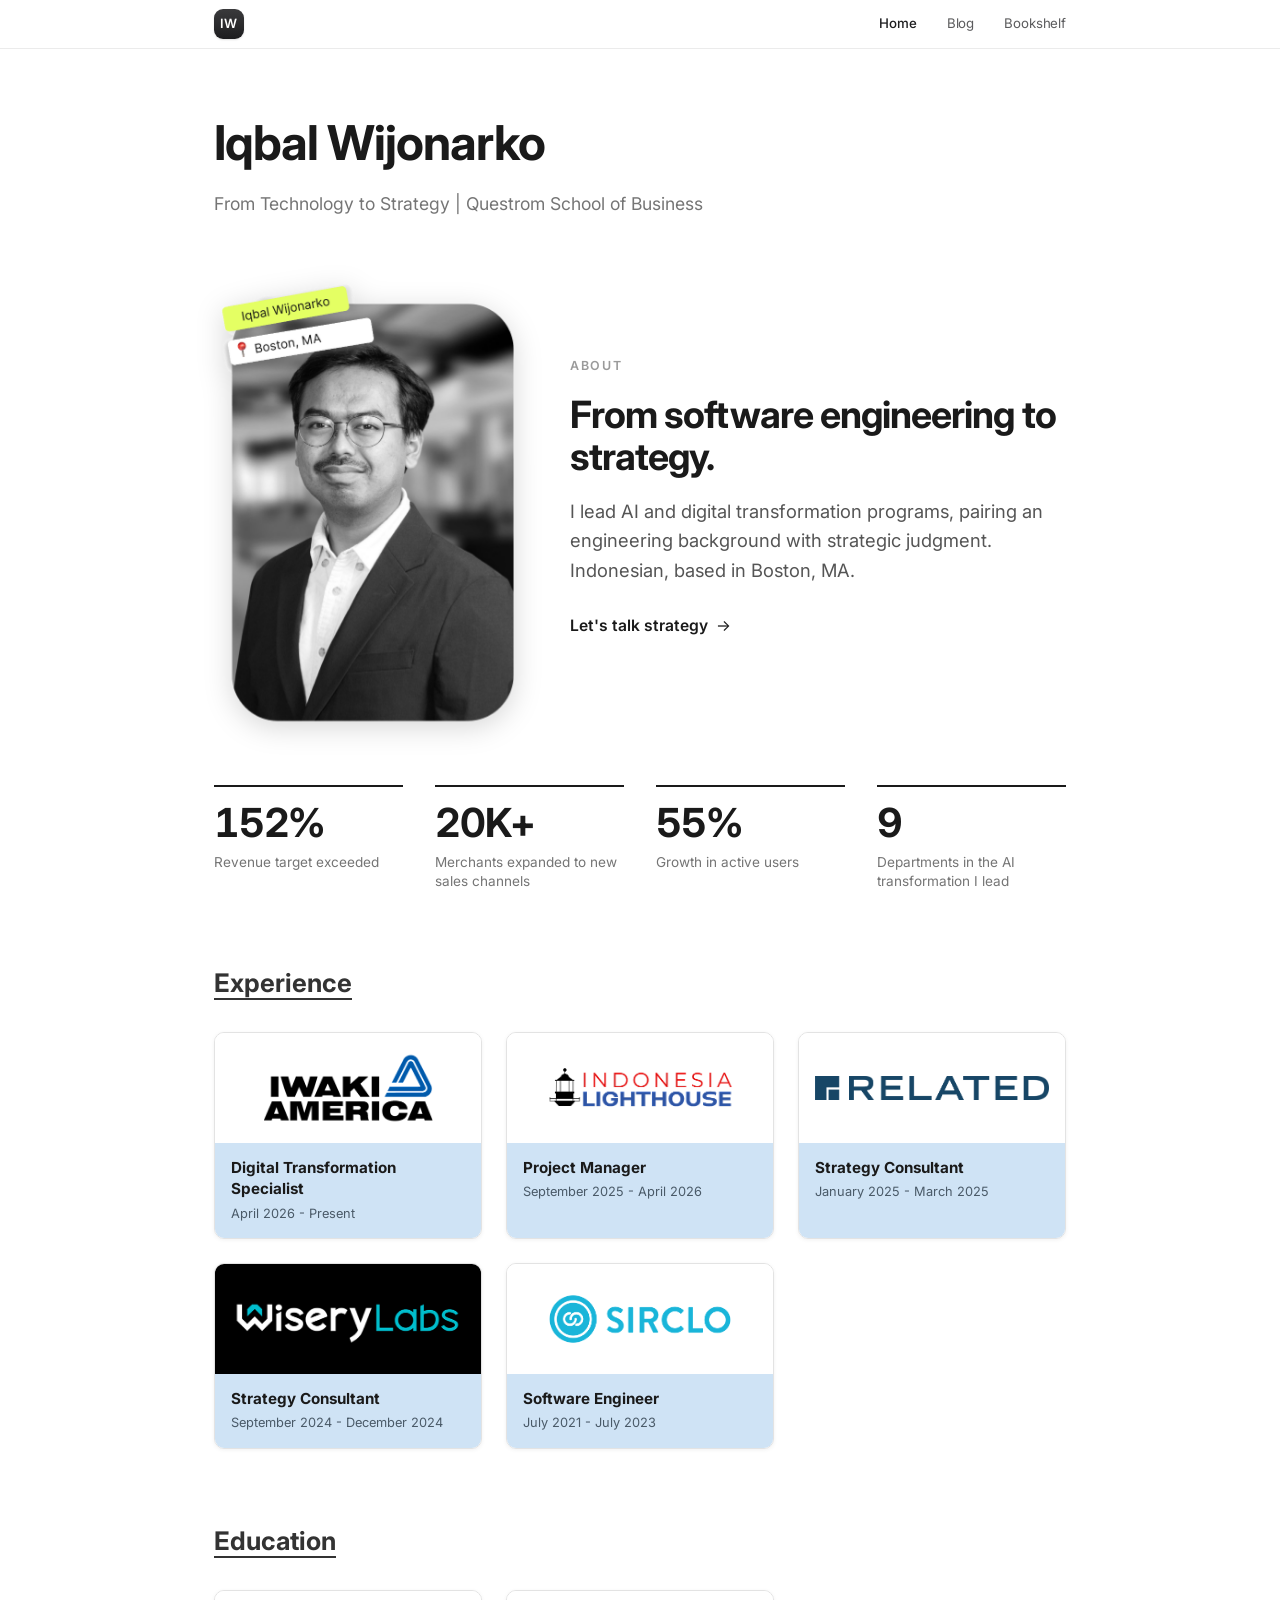
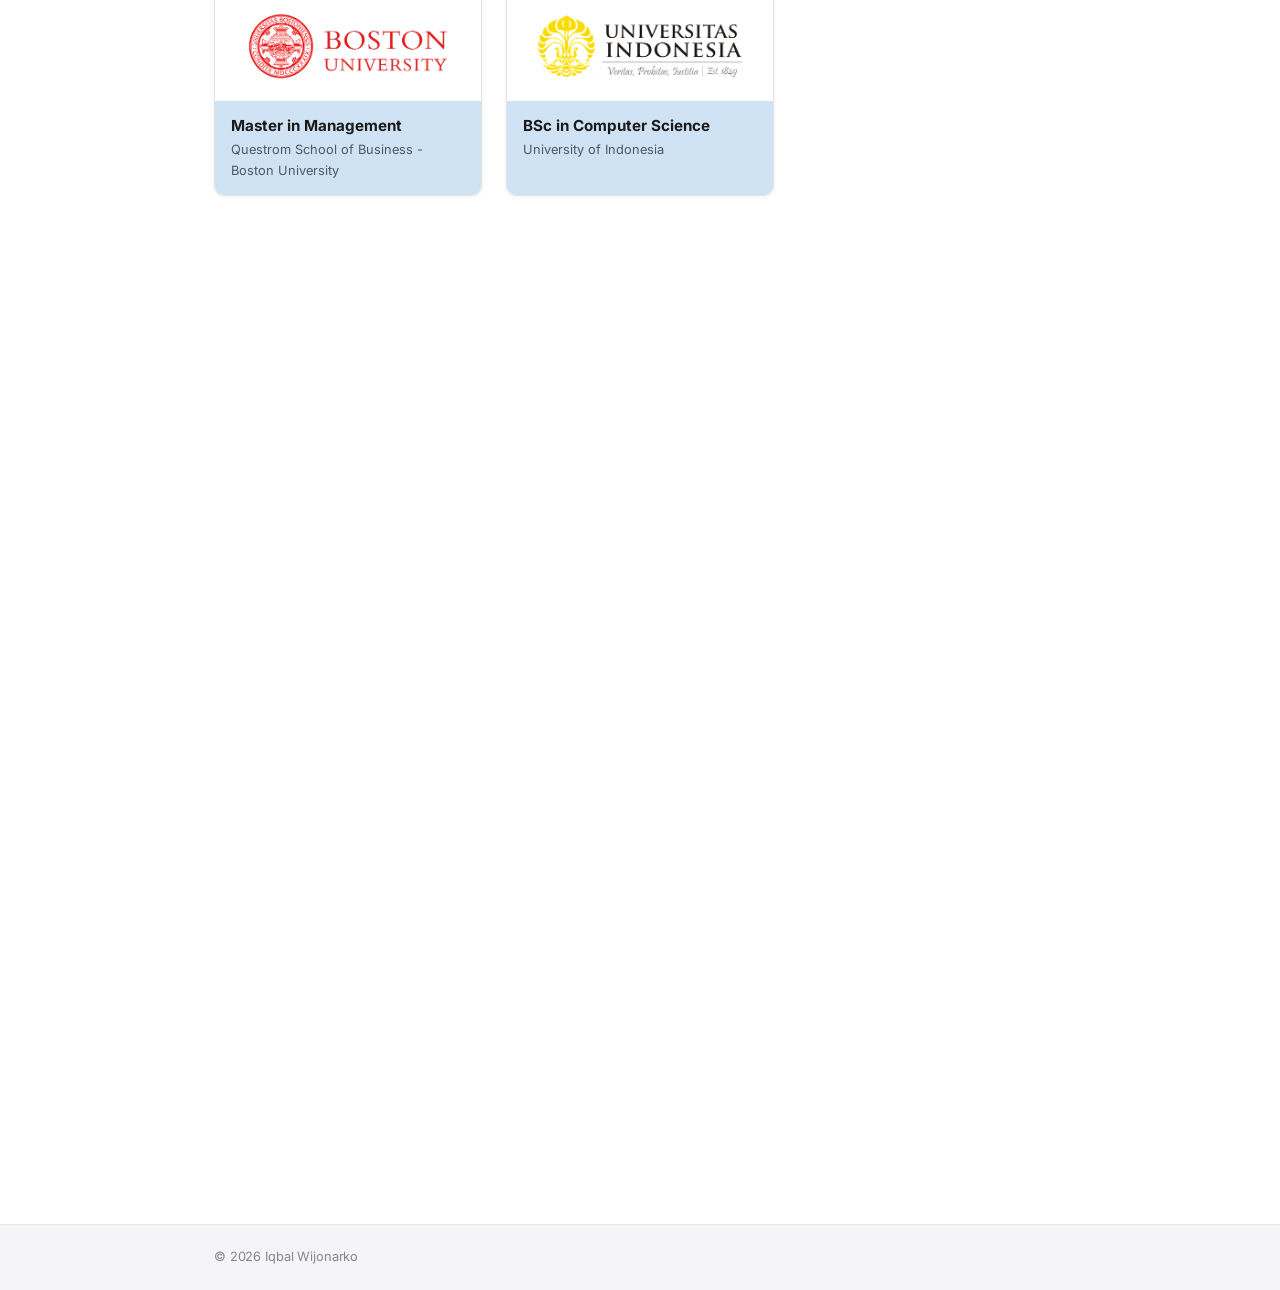
==== index.html @ 4674d88c "Add Bookshelf page (Goodreads-driven, fully static) New /bookshelf.html listing books read and in pr" ====
<!DOCTYPE html>
<html lang="en">
<head>
  <meta charset="UTF-8">
  <meta name="viewport" content="width=device-width, initial-scale=1.0">
  <title>Iqbal Wijonarko | From Technology to Strategy</title>
  <meta name="description" content="Iqbal Wijonarko — Digital Transformation Specialist at Iwaki America and Questrom (Boston University) MiM. Strategic problem solver bridging software engineering and business strategy, based in Boston, MA.">
  <meta name="author" content="Iqbal Wijonarko">
  <link rel="canonical" href="https://iqbalwijonarko.com/">

  <meta property="og:type" content="profile">
  <meta property="og:url" content="https://iqbalwijonarko.com/">
  <meta property="og:title" content="Iqbal Wijonarko | From Technology to Strategy">
  <meta property="og:description" content="Digital Transformation Specialist at Iwaki America, Questrom (Boston University) MiM. Strategic problem solver bridging software engineering and business strategy, based in Boston, MA.">
  <meta property="og:image" content="https://iqbalwijonarko.com/assets/iqbal_new.png">
  <meta name="twitter:card" content="summary_large_image">
  <meta name="twitter:title" content="Iqbal Wijonarko | From Technology to Strategy">
  <meta name="twitter:image" content="https://iqbalwijonarko.com/assets/iqbal_new.png">

  <link rel="icon" type="image/svg+xml" href="favicon.svg">

  <!-- Structured data (Google ProfilePage spec): tells Google this page IS the
       profile of this person, and these external profiles are the same person.
       Edit the URLs in the "sameAs" list if any change. -->
  <script type="application/ld+json">
  {
    "@context": "https://schema.org",
    "@graph": [
      {
        "@type": "WebSite",
        "@id": "https://iqbalwijonarko.com/#website",
        "url": "https://iqbalwijonarko.com/",
        "name": "Iqbal Wijonarko",
        "publisher": { "@id": "https://iqbalwijonarko.com/#person" }
      },
      {
        "@type": "ProfilePage",
        "@id": "https://iqbalwijonarko.com/#profilepage",
        "url": "https://iqbalwijonarko.com/",
        "isPartOf": { "@id": "https://iqbalwijonarko.com/#website" },
        "dateCreated": "2026-07-21T00:00:00-04:00",
        "dateModified": "2026-07-21T00:00:00-04:00",
        "mainEntity": {
          "@type": "Person",
          "@id": "https://iqbalwijonarko.com/#person",
          "name": "Iqbal Wijonarko",
          "alternateName": ["Muhammad Iqbal Wijonarko", "iqbalwijonarko"],
          "url": "https://iqbalwijonarko.com/",
          "image": "https://iqbalwijonarko.com/assets/iqbal_new.png",
          "jobTitle": "Digital Transformation Specialist",
          "worksFor": { "@type": "Organization", "name": "Iwaki America" },
          "alumniOf": [
            { "@type": "CollegeOrUniversity", "name": "Questrom School of Business, Boston University" },
            { "@type": "CollegeOrUniversity", "name": "Universitas Indonesia" }
          ],
          "knowsAbout": ["Digital Transformation", "Business Strategy", "Software Engineering", "Product Management"],
          "nationality": { "@type": "Country", "name": "Indonesia" },
          "address": {
            "@type": "PostalAddress",
            "addressLocality": "Boston",
            "addressRegion": "MA",
            "addressCountry": "US"
          },
          "email": "mailto:iqbal@bu.edu",
          "description": "Digital Transformation Specialist at Iwaki America and Questrom (Boston University) MiM. Strategic problem solver bridging software engineering and business strategy.",
          "sameAs": [
            "https://www.linkedin.com/in/iqbalwijonarko/",
            "https://github.com/iqbalwijonarko",
            "https://www.instagram.com/iqbalwijonarko/",
            "https://medium.com/@iqbal.thea32"
          ]
        }
      }
    ]
  }
  </script>

  <link rel="preconnect" href="https://fonts.googleapis.com">
  <link rel="preconnect" href="https://fonts.gstatic.com" crossorigin>
  <link href="https://fonts.googleapis.com/css2?family=Inter:wght@400;600;700&display=swap" rel="stylesheet">

  <link rel="stylesheet" href="style.css">
</head>
<body>
  <header class="site-nav">
    <div class="nav-inner">
      <a class="nav-brand" href="index.html" aria-label="Iqbal Wijonarko — home">IW</a>
      <nav class="nav-links" aria-label="Primary">
        <a href="index.html" class="active" aria-current="page">Home</a>
        <a href="blog.html">Blog</a>
        <a href="bookshelf.html">Bookshelf</a>
      </nav>
    </div>
  </header>

  <div class="container">

    <header id="site-header">
      <h1 id="site-title"></h1>
      <p id="site-tagline"></p>
    </header>

    <main>
      <section id="about" aria-label="About">
        <div class="about-grid">
          <div class="about-photo"></div>
          <div class="about-intro"></div>
        </div>
        <div class="about-metrics" id="about-metrics"></div>
      </section>

      <section id="experience" aria-label="Experience">
        <h2 class="section-heading">Experience</h2>
        <div class="card-grid" id="experience-grid"></div>
      </section>

      <section id="education" aria-label="Education">
        <h2 class="section-heading">Education</h2>
        <div class="card-grid" id="education-grid"></div>
      </section>

      <section id="projects" aria-label="Past Projects">
        <h2 class="section-heading">Past Projects</h2>
        <div class="card-grid" id="projects-grid"></div>
      </section>

      <section id="contact" aria-label="Contact">
        <h2 class="section-heading">Contact</h2>
        <div id="contact-items"></div>
      </section>
    </main>

  </div>

  <footer class="site-footer">
    <div class="footer-inner">
      <span class="footer-copy">© 2026 Iqbal Wijonarko</span>
      <span class="footer-right" aria-hidden="true"></span>
    </div>
  </footer>

  <script src="script.js"></script>
</body>
</html>
---- style.css ----
/* ===== Base ===== */
* {
  margin: 0;
  padding: 0;
  box-sizing: border-box;
}

body {
  font-family: "Inter", -apple-system, BlinkMacSystemFont, "Segoe UI", Helvetica, Arial, sans-serif;
  font-size: 16px;
  line-height: 1.6;
  color: #333;
  background: #fff;
  -webkit-font-smoothing: antialiased;
}

.container {
  max-width: 900px;
  margin: 0 auto;
  padding: 56px 24px 80px;
}

a {
  color: #1a6fc4;
}

a:hover {
  color: #12518f;
}

/* ===== Header ===== */
#site-header {
  margin-bottom: 56px;
}

#site-title {
  font-size: 3rem;
  font-weight: 700;
  letter-spacing: -0.02em;
  color: #1a1a1a;
}

#site-tagline {
  margin-top: 8px;
  font-size: 1.1rem;
  font-weight: 400;
  color: #757575;
}

/* ===== Sections ===== */
section {
  margin-bottom: 72px;
}

.section-heading {
  font-size: 1.6rem;
  font-weight: 700;
  color: #333;
  text-decoration: underline;
  text-decoration-thickness: 2px;
  text-underline-offset: 6px;
  margin-bottom: 28px;
}

/* ===== About =====
   McKinsey-meets-Apple: one idea, sharp hierarchy, generous whitespace.
   A quiet eyebrow, a single positioning headline, one supporting line —
   with the proof pulled out into an exhibit-style metrics row below. */
.about-grid {
  display: grid;
  grid-template-columns: 300px 1fr;
  gap: 56px;
  align-items: center;
}

.about-photo img {
  width: 100%;
  max-width: 300px;
  height: auto;
  display: block;
  /* drop-shadow (not box-shadow) so the shadow follows the photo's actual
     shape, not the transparent rectangular padding baked into the PNG. */
  filter: drop-shadow(0 6px 14px rgba(0, 0, 0, 0.16));
  transform: perspective(900px) rotateX(0deg) rotateY(0deg) scale(1);
  transition: transform 0.6s cubic-bezier(0.22, 1, 0.36, 1),
              filter 0.6s cubic-bezier(0.22, 1, 0.36, 1);
  will-change: transform, filter;
  backface-visibility: hidden;
}

.about-eyebrow {
  font-size: 0.78rem;
  font-weight: 600;
  letter-spacing: 0.14em;
  text-transform: uppercase;
  color: #9a9a9a;
  margin-bottom: 18px;
}

.about-headline {
  font-size: 2.35rem;
  font-weight: 700;
  line-height: 1.1;
  letter-spacing: -0.025em;
  color: #1a1a1a;
  margin-bottom: 20px;
}

.about-lead {
  font-size: 1.15rem;
  line-height: 1.6;
  color: #555;
  max-width: 46ch;
}

.about-cta {
  display: inline-flex;
  align-items: center;
  gap: 8px;
  margin-top: 28px;
  font-size: 0.98rem;
  font-weight: 600;
  color: #1a1a1a;
  text-decoration: none;
  transition: gap 0.25s cubic-bezier(0.22, 1, 0.36, 1), color 0.2s ease;
}

.about-cta:hover {
  color: #1a6fc4;
  gap: 12px;
}

.about-cta-arrow {
  font-weight: 400;
}

/* Exhibit-style proof row: the metrics that were buried in prose, now
   front and center — big figures, quiet labels, a thin rule above each. */
.about-metrics {
  display: grid;
  grid-template-columns: repeat(4, 1fr);
  gap: 32px;
  margin-top: 64px;
}

.metric {
  border-top: 2px solid #1a1a1a;
  padding-top: 16px;
}

.metric-value {
  font-size: 2.5rem;
  font-weight: 700;
  line-height: 1;
  letter-spacing: -0.03em;
  color: #1a1a1a;
  font-variant-numeric: tabular-nums;
}

.metric-label {
  margin-top: 10px;
  font-size: 0.85rem;
  line-height: 1.4;
  color: #757575;
}

mark {
  color: inherit;
  padding: 0.05em 0.25em;
  border-radius: 3px;
  background-color: transparent;
  background-image: linear-gradient(#fff176, #fff176);
  background-repeat: no-repeat;
  background-position: left center;
  background-size: 0% 100%;
  transition: background-size 0.7s cubic-bezier(0.22, 1, 0.36, 1);
}

mark.is-visible {
  background-size: 100% 100%;
}

/* ===== Card grids (Experience / Education / Projects) ===== */
.card-grid {
  display: grid;
  grid-template-columns: repeat(3, 1fr);
  gap: 24px;
}

/* Experience & Education cards */
.exp-card {
  border: 1px solid #e3e3e3;
  border-radius: 10px;
  overflow: hidden;
  box-shadow: 0 1px 4px rgba(0, 0, 0, 0.06);
  display: flex;
  flex-direction: column;
}

/* Clickable cards (entries with a url) */
.exp-card--link {
  color: inherit;
  text-decoration: none;
  cursor: pointer;
}

.exp-card--link:focus-visible {
  outline: 2px solid #1a6fc4;
  outline-offset: 2px;
}

.exp-card .logo-area {
  background: #fff;
  height: 110px;
  display: flex;
  align-items: center;
  justify-content: center;
  padding: 16px;
}

.exp-card .logo-area img {
  max-width: 100%;
  max-height: 100%;
  object-fit: contain;
}

.exp-card .card-footer {
  background: #cfe3f5;
  padding: 14px 16px;
  flex: 1;
}

.exp-card .card-title {
  font-weight: 700;
  font-size: 0.95rem;
  line-height: 1.4;
  color: #1a1a1a;
}

.exp-card .card-sub {
  margin-top: 4px;
  font-size: 0.8rem;
  color: #4a5a68;
}

/* Project cards */
.project-card {
  border: 1px solid #e0e0e0;
  border-radius: 10px;
  box-shadow: 0 1px 4px rgba(0, 0, 0, 0.06);
  padding: 20px;
  display: flex;
  flex-direction: column;
}

.project-title {
  font-weight: 700;
  font-size: 1rem;
  color: #1a1a1a;
  margin-bottom: 10px;
}

.project-tags {
  display: flex;
  flex-wrap: wrap;
  gap: 6px;
  margin-bottom: 12px;
}

.project-tags .tag {
  background: #f0f0f0;
  color: #555;
  font-size: 0.72rem;
  font-weight: 600;
  padding: 3px 10px;
  border-radius: 999px;
  white-space: nowrap;
}

.project-desc {
  font-size: 0.88rem;
  color: #444;
  line-height: 1.55;
  flex: 1;
}

.project-link {
  display: inline-block;
  margin-top: 12px;
  font-size: 0.88rem;
}

/* ===== Contact ===== */
#contact-items {
  display: flex;
  flex-wrap: wrap;
  gap: 16px 48px;
}

.contact-item {
  font-size: 1rem;
}

/* ===== Load-error notice (file:// fallback) ===== */
.load-error {
  border: 1px solid #f0c36d;
  background: #fff8e1;
  border-radius: 10px;
  padding: 20px 24px;
  line-height: 1.7;
}

.load-error code {
  background: #f4f4f4;
  padding: 2px 6px;
  border-radius: 4px;
  font-size: 0.9em;
}

/* ===== Responsive ===== */
@media (max-width: 900px) {
  .card-grid {
    grid-template-columns: repeat(2, 1fr);
  }

  #site-title {
    font-size: 2.4rem;
  }
}

@media (max-width: 768px) {
  .about-grid {
    grid-template-columns: 1fr;
    gap: 32px;
  }

  /* Center the photo once it stacks above the text, and on mobile crop it to
     a shorter, smaller portrait: keep the face + stickers (anchored to the
     top), trim the lower torso, and re-round the corners via CSS since the
     baked-in rounding is lost once the image is cover-cropped. */
  .about-photo img {
    margin-left: auto;
    margin-right: auto;
    width: 210px;
    max-width: 210px;
    height: 230px;
    object-fit: cover;
    object-position: top center;
    border-radius: 22px;
  }

  /* Center the name + tagline and pull them closer to the photo */
  #site-header {
    text-align: center;
    margin-bottom: 28px;
  }

  .about-metrics {
    grid-template-columns: repeat(2, 1fr);
    gap: 28px 32px;
    margin-top: 48px;
  }
}

@media (max-width: 600px) {
  .card-grid {
    grid-template-columns: 1fr;
  }

  .container {
    padding: 40px 26px 64px;
  }

  #site-title {
    font-size: 2rem;
  }

  #contact-items {
    flex-direction: column;
    gap: 12px;
  }

  .about-headline {
    font-size: 1.95rem;
  }

  .about-lead {
    font-size: 1.05rem;
  }

  /* Drop the "|" and stack the tagline into two centered lines */
  .tagline-sep {
    display: none;
  }

  .tagline-part {
    display: block;
  }

  .tagline-part:last-child {
    font-size: 0.9em;
    margin-top: 3px;
  }
}

/* ===== Top navigation ===== */
.site-nav {
  position: sticky;
  top: 0;
  z-index: 100;
  background: rgba(255, 255, 255, 0.72);
  backdrop-filter: saturate(180%) blur(20px);
  -webkit-backdrop-filter: saturate(180%) blur(20px);
  border-bottom: 1px solid rgba(0, 0, 0, 0.08);
}

.nav-inner {
  max-width: 900px;
  margin: 0 auto;
  padding: 0 24px;
  height: 48px;
  display: flex;
  align-items: center;
  justify-content: space-between;
  gap: 16px;
}

/* "IW" monogram — refined graphite app-icon style */
.nav-brand {
  display: inline-flex;
  align-items: center;
  justify-content: center;
  width: 30px;
  height: 30px;
  background: linear-gradient(180deg, #3a3a3c 0%, #1d1d1f 100%);
  color: #fff;
  font-weight: 600;
  font-size: 0.8rem;
  letter-spacing: 0.01em;
  border-radius: 9px;
  text-decoration: none;
  box-shadow: 0 1px 2px rgba(0, 0, 0, 0.12);
  transition: transform 0.2s ease, box-shadow 0.2s ease;
}

.nav-brand:hover {
  transform: scale(1.05);
  box-shadow: 0 2px 6px rgba(0, 0, 0, 0.18);
}

.nav-links {
  display: flex;
  gap: 30px;
}

.nav-links a {
  color: #1d1d1f;
  opacity: 0.72;
  text-decoration: none;
  font-weight: 400;
  font-size: 0.83rem;
  letter-spacing: -0.01em;
  transition: opacity 0.2s ease;
}

.nav-links a:hover {
  opacity: 1;
}

.nav-links a.active {
  opacity: 1;
  font-weight: 500;
}

/* ===== Footer ===== */
.site-footer {
  background: #f5f5f7;
  border-top: 1px solid rgba(0, 0, 0, 0.06);
}

.footer-inner {
  max-width: 900px;
  margin: 0 auto;
  padding: 22px 24px;
  display: flex;
  align-items: center;
  justify-content: space-between;
  gap: 16px;
}

.footer-copy {
  font-size: 0.8rem;
  letter-spacing: -0.01em;
  color: #86868b;
}

/* ===== Back-to-top button ===== */
.to-top {
  position: fixed;
  right: 24px;
  bottom: 24px;
  z-index: 200;
  width: 44px;
  height: 44px;
  display: inline-flex;
  align-items: center;
  justify-content: center;
  border: 1px solid rgba(0, 0, 0, 0.06);
  border-radius: 999px;
  background: rgba(255, 255, 255, 0.72);
  backdrop-filter: saturate(180%) blur(20px);
  -webkit-backdrop-filter: saturate(180%) blur(20px);
  box-shadow: 0 4px 16px rgba(0, 0, 0, 0.14);
  color: #1d1d1f;
  cursor: pointer;
  /* hidden + non-interactive until scrolled down */
  opacity: 0;
  visibility: hidden;
  transform: translateY(12px) scale(0.9);
  transition: opacity 0.3s cubic-bezier(0.22, 1, 0.36, 1),
              transform 0.3s cubic-bezier(0.22, 1, 0.36, 1),
              box-shadow 0.25s ease,
              visibility 0.3s;
}

.to-top.is-shown {
  opacity: 1;
  visibility: visible;
  transform: none;
}

.to-top:hover {
  transform: translateY(-2px) scale(1.05);
  box-shadow: 0 8px 22px rgba(0, 0, 0, 0.18);
}

.to-top:active {
  transform: scale(0.96);
}

.to-top:focus-visible {
  outline: 2px solid #1a6fc4;
  outline-offset: 3px;
}

.to-top svg {
  width: 18px;
  height: 18px;
  display: block;
}

/* ===== Blog listing ===== */
.container--narrow {
  max-width: 720px;
}

.page-title {
  font-size: 2.6rem;
  font-weight: 700;
  color: #1a1a1a;
  letter-spacing: -0.02em;
  margin-bottom: 28px;
}

.post-search {
  width: 100%;
  font-family: inherit;
  font-size: 1rem;
  padding: 12px 16px;
  border: 1px solid #ddd;
  border-radius: 10px;
  background: #fafafa;
  color: #333;
  margin-bottom: 22px;
}

.post-search:focus {
  outline: none;
  border-color: #1a6fc4;
  background: #fff;
  box-shadow: 0 0 0 3px rgba(26, 111, 196, 0.12);
}

.post-filters {
  display: flex;
  flex-wrap: wrap;
  gap: 10px;
  margin-bottom: 48px;
}

.filter-pill {
  font-family: inherit;
  font-size: 0.85rem;
  font-weight: 600;
  color: #555;
  background: #f0f0f0;
  border: none;
  border-radius: 999px;
  padding: 7px 16px;
  cursor: pointer;
  transition: background 0.15s ease, color 0.15s ease;
}

.filter-pill:hover {
  background: #e4e4e4;
}

.filter-pill--active {
  background: #1a1a1a;
  color: #fff;
}

.filter-count {
  opacity: 0.6;
}

.post-list {
  display: flex;
  flex-direction: column;
  gap: 48px;
}

.post-card {
  display: grid;
  grid-template-columns: 260px 1fr;
  gap: 28px;
  align-items: start;
}

.post-thumb {
  display: block;
  border-radius: 12px;
  overflow: hidden;
}

.post-thumb img {
  width: 100%;
  height: 180px;
  object-fit: cover;
  display: block;
  border-radius: 12px;
  box-shadow: 0 1px 6px rgba(0, 0, 0, 0.08);
}

.post-meta {
  display: flex;
  align-items: center;
  gap: 14px;
  margin-bottom: 10px;
}

.post-cat {
  font-family: ui-monospace, SFMono-Regular, Menlo, Consolas, monospace;
  font-size: 0.72rem;
  font-weight: 700;
  letter-spacing: 0.08em;
  text-transform: uppercase;
  color: #1a6fc4;
}

.post-date {
  font-family: ui-monospace, SFMono-Regular, Menlo, Consolas, monospace;
  font-size: 0.75rem;
  color: #999;
}

.post-card-title {
  font-size: 1.5rem;
  font-weight: 700;
  line-height: 1.25;
  letter-spacing: -0.01em;
  margin-bottom: 10px;
}

.post-card-title a {
  color: #1a1a1a;
  text-decoration: none;
}

.post-card-title a:hover {
  color: #1a6fc4;
}

.post-excerpt {
  color: #555;
  font-size: 0.98rem;
  line-height: 1.6;
  margin-bottom: 14px;
}

.post-readmore {
  font-weight: 600;
  font-size: 0.92rem;
  text-decoration: none;
  color: #1a6fc4;
}

.post-readmore:hover {
  text-decoration: underline;
}

.post-empty {
  color: #777;
}

/* ===== Bookshelf ===== */
.page-intro {
  font-size: 1.05rem;
  line-height: 1.6;
  color: #555;
  max-width: 60ch;
  margin: -12px 0 32px; /* pull up under the page title */
}

.book-controls {
  display: flex;
  flex-wrap: wrap;
  align-items: center;
  justify-content: space-between;
  gap: 14px;
  margin-bottom: 40px;
}

/* Reuse the blog's filter pills; drop their bottom margin here. */
.book-controls .post-filters {
  margin-bottom: 0;
}

.book-sort {
  display: inline-flex;
  align-items: center;
  gap: 8px;
}

.book-sort-label {
  font-size: 0.82rem;
  color: #86868b;
}

.book-sort select {
  font-family: inherit;
  font-size: 0.85rem;
  color: #1d1d1f;
  border: 1px solid #d2d2d7;
  border-radius: 8px;
  padding: 7px 32px 7px 12px;
  background: #fff url("data:image/svg+xml;charset=UTF-8,%3Csvg xmlns='http://www.w3.org/2000/svg' width='12' height='12' viewBox='0 0 24 24' fill='none' stroke='%2386868b' stroke-width='2' stroke-linecap='round' stroke-linejoin='round'%3E%3Cpath d='M6 9l6 6 6-6'/%3E%3C/svg%3E") no-repeat right 10px center;
  -webkit-appearance: none;
  appearance: none;
  cursor: pointer;
}

.book-sort select:focus {
  outline: none;
  border-color: #1a6fc4;
  box-shadow: 0 0 0 3px rgba(26, 111, 196, 0.12);
}

.book-grid {
  list-style: none;
  margin: 0;
  padding: 0;
  display: grid;
  grid-template-columns: repeat(auto-fill, minmax(148px, 1fr));
  gap: 18px;
}

/* Card shares the Experience/Project card treatment for a native feel. */
.book-card {
  border: 1px solid #e3e3e3;
  border-radius: 10px;
  overflow: hidden;
  box-shadow: 0 1px 4px rgba(0, 0, 0, 0.06);
  display: flex;
  flex-direction: column;
  background: #fff;
  transition: box-shadow 0.25s ease, transform 0.25s ease;
}

.book-card:hover {
  transform: translateY(-2px);
  box-shadow: 0 8px 22px rgba(0, 0, 0, 0.10);
}

.book-cover {
  aspect-ratio: 2 / 3;
  position: relative;
  overflow: hidden;
  flex-shrink: 0; /* keep the tile at its 2:3 height when the card is stretched */
}

.book-cover img {
  width: 100%;
  height: 100%;
  object-fit: cover;
  display: block;
}

/* No cover image: a quiet, low-saturation color panel (hue derived per book —
   see hueFromString in bookshelf.js) with a subtle book icon, so it reads as an
   intentional placeholder, not a missing image. The caption below is identical
   to cover cards, so every card has the same white footer and aligned meta. */
.book-cover--placeholder {
  display: flex;
  align-items: center;
  justify-content: center;
  background: hsl(var(--tile-h, 210), 30%, 94%);
  color: hsl(var(--tile-h, 210), 34%, 68%);
}

.book-cover-icon {
  width: 38%;
  max-width: 68px;
  height: auto;
}

.book-info {
  padding: 10px 12px;
  display: flex;
  flex-direction: column;
  flex: 1;
  position: relative; /* anchor for the full-title popover */
}

.book-title {
  font-weight: 600;
  font-size: 0.85rem;
  line-height: 1.3;
  color: #1a1a1a;
  display: -webkit-box;
  -webkit-line-clamp: 2;
  -webkit-box-orient: vertical;
  overflow: hidden;
  min-height: 2.6em; /* always reserve two lines so author + meta line up */
}

/* Truncated titles become tappable/hoverable to reveal the full text. */
.book-title.is-clamped {
  cursor: pointer;
}

.book-title-tip {
  display: none;
  position: absolute;
  left: 8px;
  right: 8px;
  bottom: calc(100% - 6px); /* float just above the title */
  z-index: 30;
  padding: 9px 11px;
  border-radius: 10px;
  background: rgba(255, 255, 255, 0.92);
  -webkit-backdrop-filter: saturate(180%) blur(14px);
  backdrop-filter: saturate(180%) blur(14px);
  border: 1px solid rgba(0, 0, 0, 0.06);
  box-shadow: 0 10px 28px rgba(0, 0, 0, 0.16);
  font-weight: 600;
  font-size: 0.82rem;
  line-height: 1.32;
  color: #1a1a1a;
}

.book-title.is-clamped:hover + .book-title-tip,
.book-title.is-clamped:focus-visible + .book-title-tip,
.book-title.is-clamped.is-open + .book-title-tip {
  display: block;
}

.book-author {
  margin-top: 2px;
  font-size: 0.74rem;
  color: #6b6b6b;
}

.book-meta {
  /* Pinned to the bottom of the card so the rating/year/badge row lines up
     across every card in a row — regardless of title length or whether the
     card has a cover image or a text placeholder. */
  margin-top: auto;
  padding-top: 10px;
  display: flex;
  align-items: center;
  justify-content: space-between;
  gap: 6px;
  min-height: 1.6em; /* reserve a consistent row height (e.g. year-only cards) */
}

.book-rating {
  font-size: 0.82rem;
  letter-spacing: 1px;
  line-height: 1;
}

.star {
  color: #d2d2d7;
}

.star--on {
  color: #1d1d1f;
}

.book-year {
  font-size: 0.72rem;
  color: #86868b;
}

.book-unrated {
  font-size: 0.72rem;
  color: #b0b0b0;
}

.book-badge {
  font-size: 0.68rem;
  font-weight: 600;
  color: #4a5a68;
  background: #eef2f6;
  border-radius: 999px;
  padding: 3px 9px;
}

.book-empty {
  list-style: none;
  color: #777;
  grid-column: 1 / -1;
}

@media (max-width: 600px) {
  .book-grid {
    grid-template-columns: repeat(2, 1fr);
    gap: 16px;
  }

  .book-controls {
    gap: 16px;
  }
}

/* ===== Single post ===== */
.post-back {
  display: inline-block;
  margin-bottom: 28px;
  font-weight: 600;
  font-size: 0.9rem;
  text-decoration: none;
  color: #1a6fc4;
}

.post-back:hover {
  text-decoration: underline;
}

.single-post .post-meta {
  margin-bottom: 14px;
}

.post-title {
  font-size: 2.4rem;
  font-weight: 700;
  line-height: 1.2;
  letter-spacing: -0.02em;
  color: #1a1a1a;
  margin-bottom: 24px;
}

.post-hero {
  width: 100%;
  border-radius: 14px;
  margin-bottom: 32px;
  box-shadow: 0 2px 10px rgba(0, 0, 0, 0.08);
}

.post-content {
  font-size: 1.05rem;
  line-height: 1.75;
  color: #333;
}

.post-content p {
  margin-bottom: 20px;
}

.post-content h2 {
  font-size: 1.5rem;
  font-weight: 700;
  color: #1a1a1a;
  margin: 36px 0 14px;
}

.post-content ul {
  margin: 0 0 20px 1.2em;
}

.post-content li {
  margin-bottom: 8px;
}

.post-content blockquote {
  margin: 24px 0;
  padding: 4px 20px;
  border-left: 4px solid #cfe3f5;
  color: #555;
  font-style: italic;
}

.post-content figure {
  margin: 24px 0;
}

.post-content figure img {
  width: 100%;
  border-radius: 12px;
}

.post-content figcaption {
  font-size: 0.85rem;
  color: #999;
  text-align: center;
  margin-top: 8px;
}

@media (max-width: 700px) {
  .post-card {
    grid-template-columns: 1fr;
    gap: 14px;
  }

  .post-thumb img {
    height: 200px;
  }

  .page-title {
    font-size: 2rem;
  }

  .post-title {
    font-size: 1.8rem;
  }
}

/* ===== Motion: gentle Apple-style reveals & hovers ===== */
.reveal {
  opacity: 0;
  transform: translateY(18px);
  transition: opacity 0.7s cubic-bezier(0.22, 1, 0.36, 1),
              transform 0.7s cubic-bezier(0.22, 1, 0.36, 1);
}

.reveal.is-visible {
  opacity: 1;
  transform: none;
}

/* Blog thumbnail hover lift */
.post-thumb img {
  transition: transform 0.4s cubic-bezier(0.22, 1, 0.36, 1),
              box-shadow 0.4s cubic-bezier(0.22, 1, 0.36, 1);
}

.post-thumb:hover img {
  transform: translateY(-4px) scale(1.01);
  box-shadow: 0 12px 28px rgba(0, 0, 0, 0.14);
}

/* Card float on hover — Experience, Education, and Past Projects share this.
   Declared after .reveal.is-visible so the hover transform wins the cascade. */
.project-card,
.exp-card--link {
  transition: box-shadow 0.25s ease, transform 0.25s ease;
}

.project-card:hover,
.exp-card--link:hover,
.exp-card--link:focus-visible {
  transform: translateY(-2px);
  box-shadow: 0 8px 22px rgba(0, 0, 0, 0.10);
}

@media (prefers-reduced-motion: reduce) {
  .reveal,
  .reveal.is-visible {
    opacity: 1;
    transform: none;
    transition: none;
  }

  mark {
    background-size: 100% 100%;
    transition: none;
  }

  .about-photo img,
  .post-thumb img,
  .project-card,
  .exp-card--link {
    transition: none;
  }

  .to-top {
    transition: opacity 0.2s linear, visibility 0.2s;
    transform: none;
  }

  .to-top.is-shown,
  .to-top:hover,
  .to-top:active {
    transform: none;
  }
}
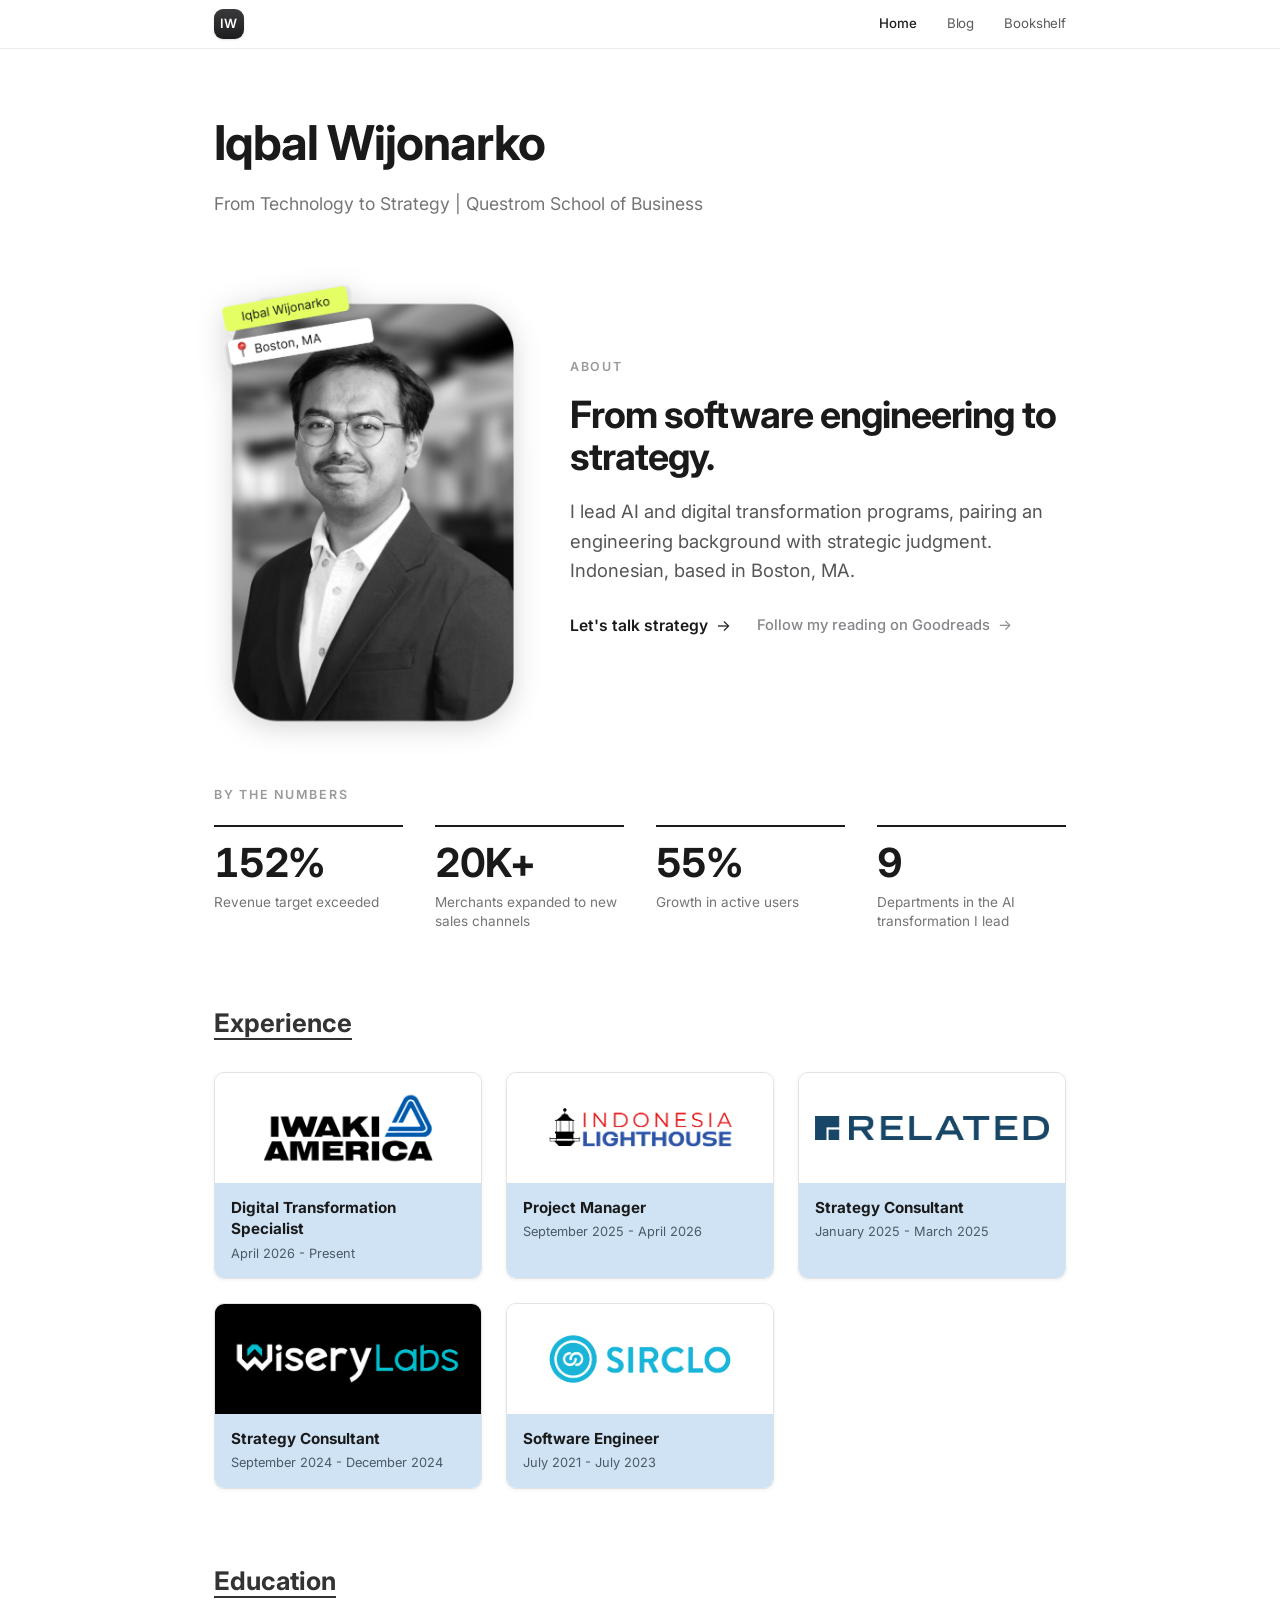
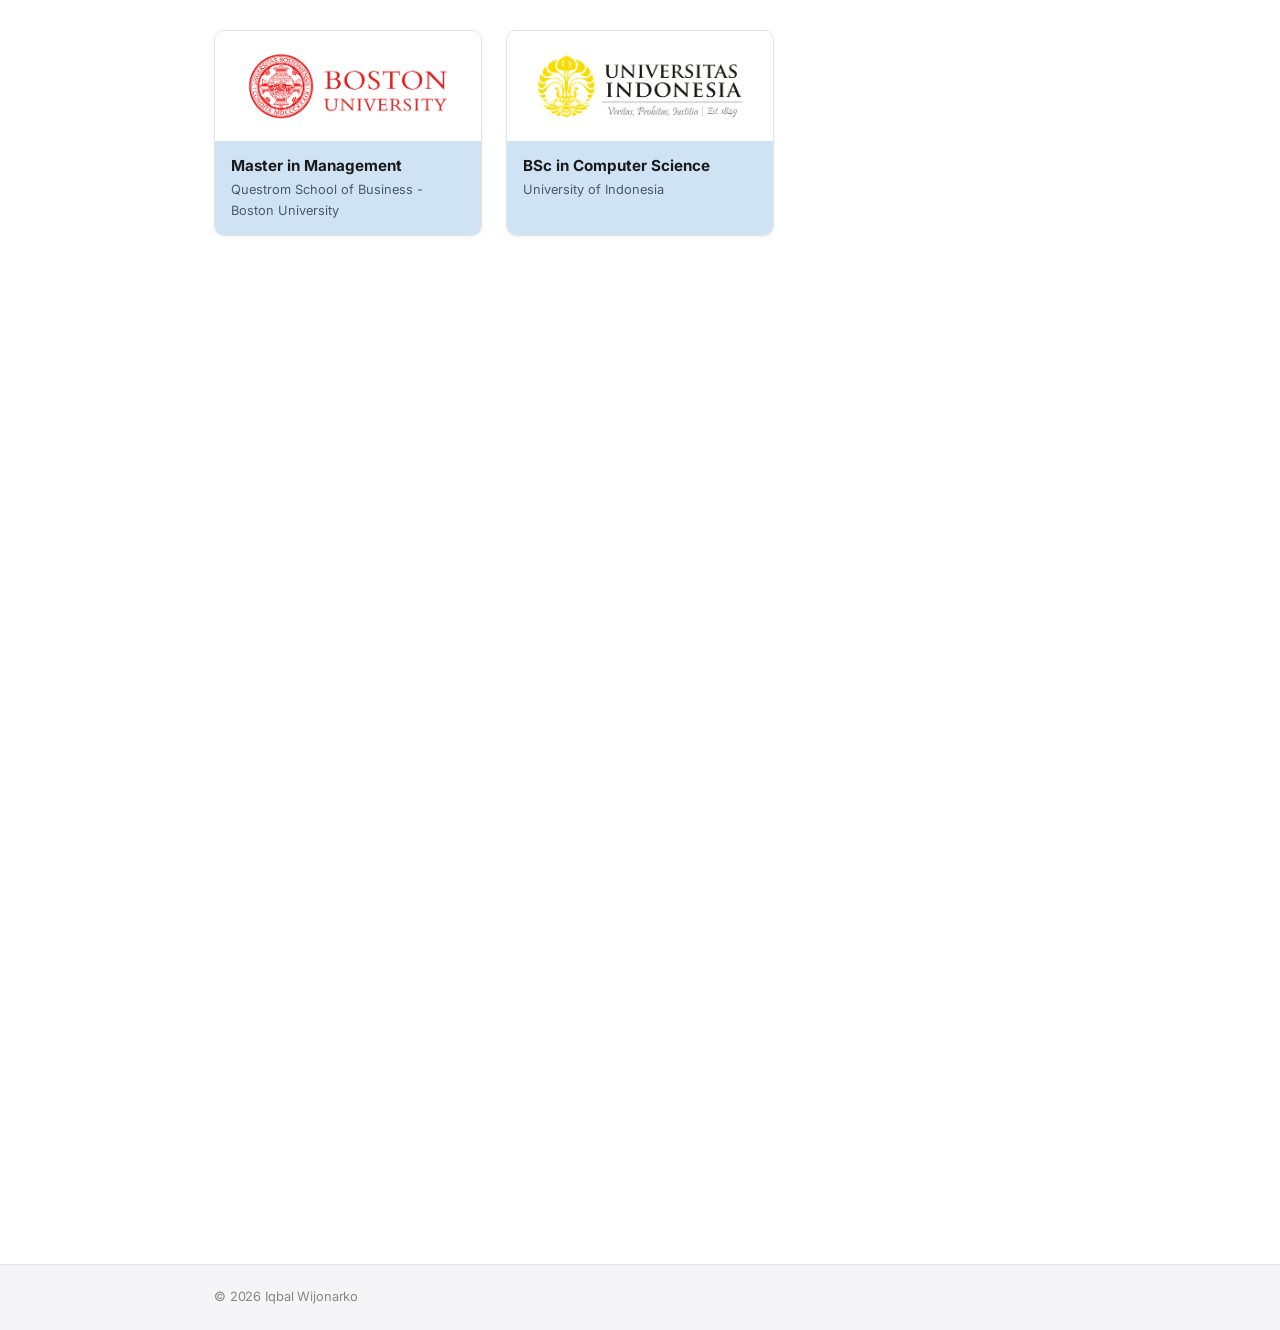
==== commit 50f4d58c: "Label the metrics row "By the numbers" Add a quiet eyebrow above the About stat row (matching the AB" ====
--- a/index.html
+++ b/index.html
@@ -106,6 +106,7 @@
           <div class="about-photo"></div>
           <div class="about-intro"></div>
         </div>
+        <p class="metrics-eyebrow" id="metrics-eyebrow" hidden></p>
         <div class="about-metrics" id="about-metrics"></div>
       </section>
 
--- a/style.css
+++ b/style.css
@@ -113,11 +113,19 @@
   max-width: 46ch;
 }
 
+/* Primary + secondary calls to action, side by side (wrap on narrow widths). */
+.about-ctas {
+  display: flex;
+  flex-wrap: wrap;
+  align-items: center;
+  gap: 12px 26px;
+  margin-top: 28px;
+}
+
 .about-cta {
   display: inline-flex;
   align-items: center;
   gap: 8px;
-  margin-top: 28px;
   font-size: 0.98rem;
   font-weight: 600;
   color: #1a1a1a;
@@ -130,8 +138,28 @@
   gap: 12px;
 }
 
+/* Quieter secondary action (e.g. the Goodreads follow) — subordinate to the
+   primary CTA, in the muted gray used elsewhere. */
+.about-cta--secondary {
+  font-weight: 500;
+  font-size: 0.92rem;
+  color: #86868b;
+}
+
 .about-cta-arrow {
   font-weight: 400;
+}
+
+/* Quiet label framing the metrics as results, not stray numbers. Matches the
+   "ABOUT" eyebrow treatment and carries the top spacing for the row. */
+.metrics-eyebrow {
+  margin-top: 64px;
+  margin-bottom: 20px;
+  font-size: 0.78rem;
+  font-weight: 600;
+  letter-spacing: 0.14em;
+  text-transform: uppercase;
+  color: #9a9a9a;
 }
 
 /* Exhibit-style proof row: the metrics that were buried in prose, now
@@ -140,7 +168,7 @@
   display: grid;
   grid-template-columns: repeat(4, 1fr);
   gap: 32px;
-  margin-top: 64px;
+  margin-top: 0;
 }
 
 .metric {
@@ -355,10 +383,14 @@
     margin-bottom: 28px;
   }
 
+  .metrics-eyebrow {
+    margin-top: 48px;
+  }
+
   .about-metrics {
     grid-template-columns: repeat(2, 1fr);
     gap: 28px 32px;
-    margin-top: 48px;
+    margin-top: 0;
   }
 }
 
@@ -923,6 +955,116 @@
   grid-column: 1 / -1;
 }
 
+/* Controls stay hidden until books load (and while showing loading/error). */
+.book-controls[hidden] {
+  display: none;
+}
+
+/* ----- Loading skeletons ----- */
+.book-skeleton {
+  pointer-events: none;
+}
+
+.book-skeleton-cover {
+  background: #eef0f2;
+}
+
+.skeleton-line {
+  display: block;
+  height: 10px;
+  border-radius: 4px;
+  background: #eef0f2;
+  margin-top: 9px;
+}
+
+.skeleton-line--title { width: 82%; }
+.skeleton-line--sub { width: 52%; }
+
+.book-skeleton-cover,
+.skeleton-line {
+  background-image: linear-gradient(90deg, #eef0f2 0%, #f6f7f8 50%, #eef0f2 100%);
+  background-size: 200% 100%;
+  animation: skeleton-shimmer 1.3s ease-in-out infinite;
+}
+
+@keyframes skeleton-shimmer {
+  0% { background-position: 200% 0; }
+  100% { background-position: -200% 0; }
+}
+
+/* ----- Error / empty notice (Apple-style empty state) ----- */
+.books-notice {
+  grid-column: 1 / -1;
+  list-style: none;
+  display: flex;
+  flex-direction: column;
+  align-items: center;
+  text-align: center;
+  gap: 8px;
+  max-width: 360px;
+  margin: 24px auto;
+  padding: 48px 24px;
+}
+
+.books-notice-icon {
+  width: 56px;
+  height: 56px;
+  display: flex;
+  align-items: center;
+  justify-content: center;
+  border-radius: 50%;
+  background: #f5f5f7;
+  color: #bcbcc2;
+  margin-bottom: 6px;
+}
+
+.books-notice-icon svg { width: 28px; height: 28px; }
+
+.books-notice-title {
+  font-size: 1.1rem;
+  font-weight: 700;
+  color: #1a1a1a;
+}
+
+.books-notice-text {
+  font-size: 0.92rem;
+  line-height: 1.5;
+  color: #86868b;
+}
+
+.books-retry {
+  margin-top: 10px;
+  font-family: inherit;
+  font-size: 0.9rem;
+  font-weight: 600;
+  color: #fff;
+  background: #1d1d1f;
+  border: none;
+  border-radius: 999px;
+  padding: 9px 22px;
+  cursor: pointer;
+  transition: transform 0.2s ease, background 0.2s ease, box-shadow 0.2s ease;
+}
+
+.books-retry:hover {
+  background: #000;
+  transform: translateY(-1px);
+  box-shadow: 0 4px 14px rgba(0, 0, 0, 0.18);
+}
+
+.books-retry:active { transform: translateY(0); }
+
+.books-retry:focus-visible {
+  outline: 2px solid #1a6fc4;
+  outline-offset: 3px;
+}
+
+@media (prefers-reduced-motion: reduce) {
+  .book-skeleton-cover,
+  .skeleton-line { animation: none; }
+  .books-retry { transition: none; }
+}
+
 @media (max-width: 600px) {
   .book-grid {
     grid-template-columns: repeat(2, 1fr);
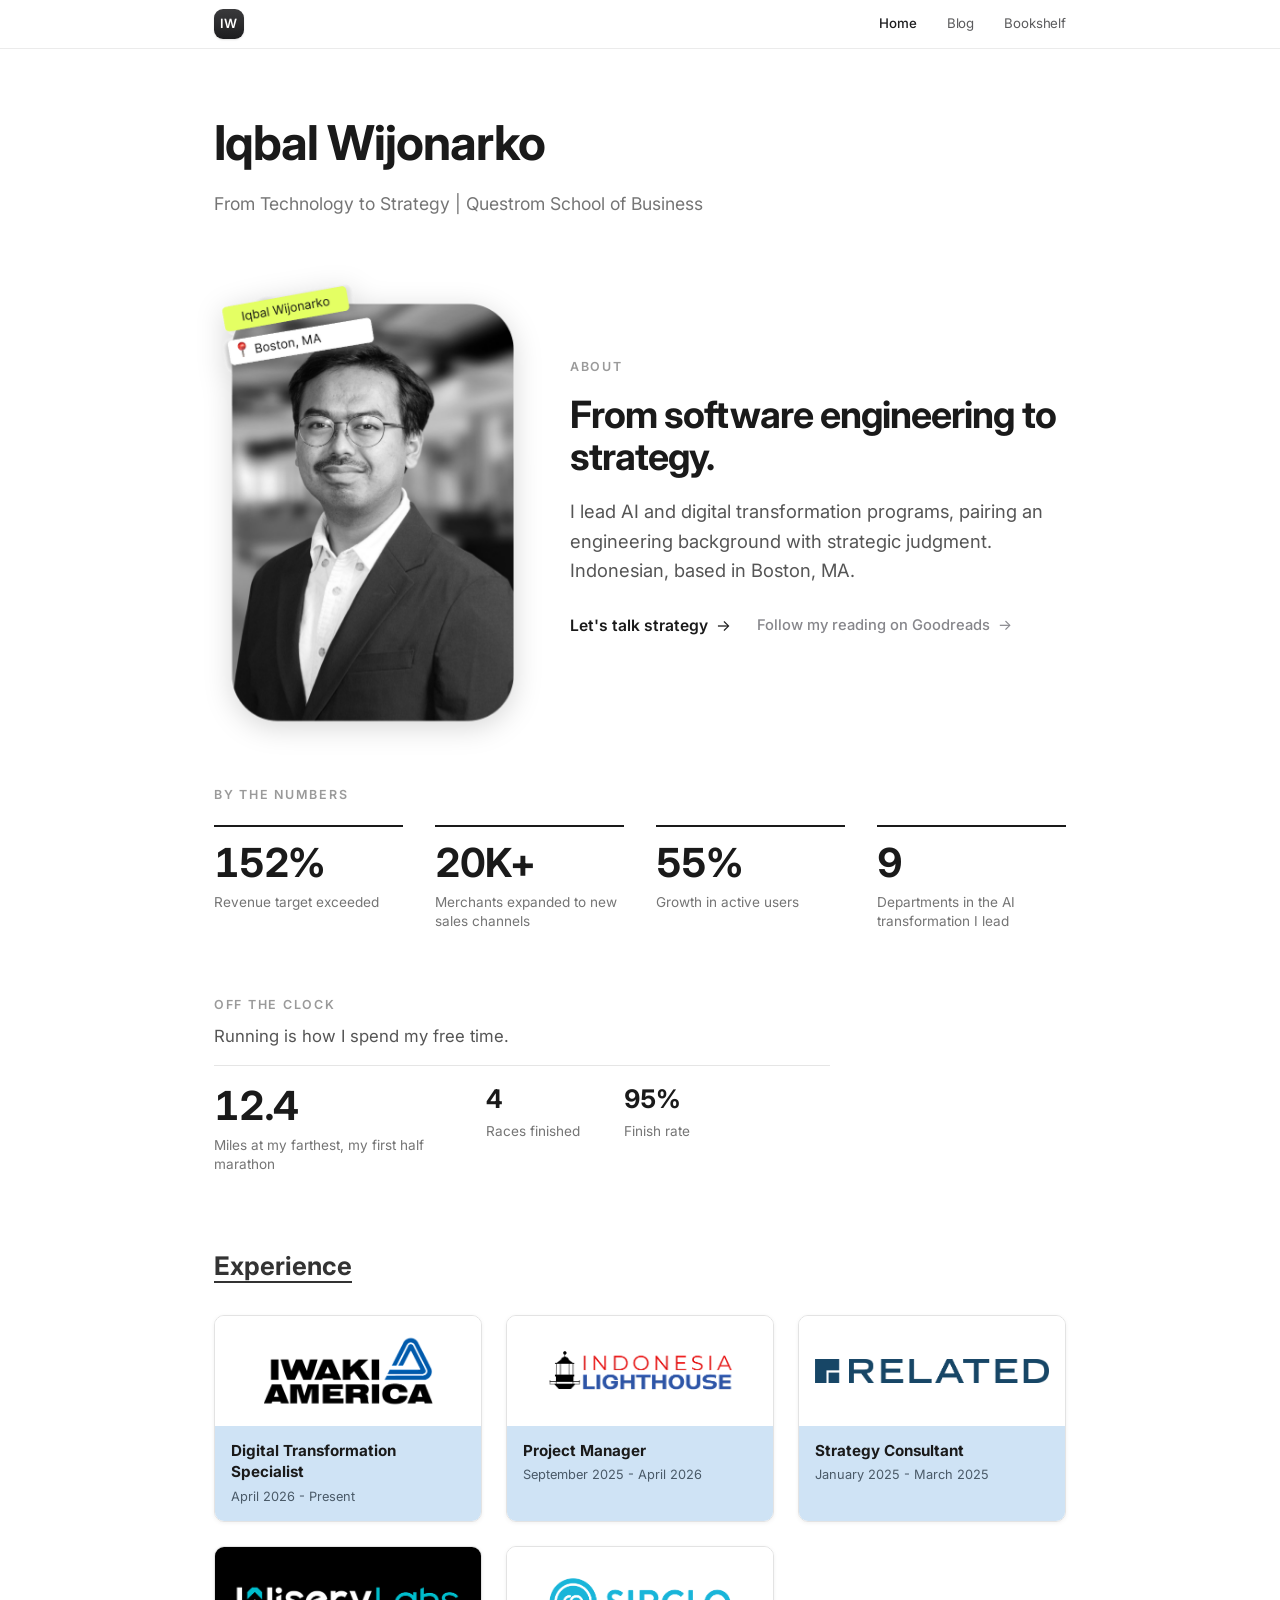
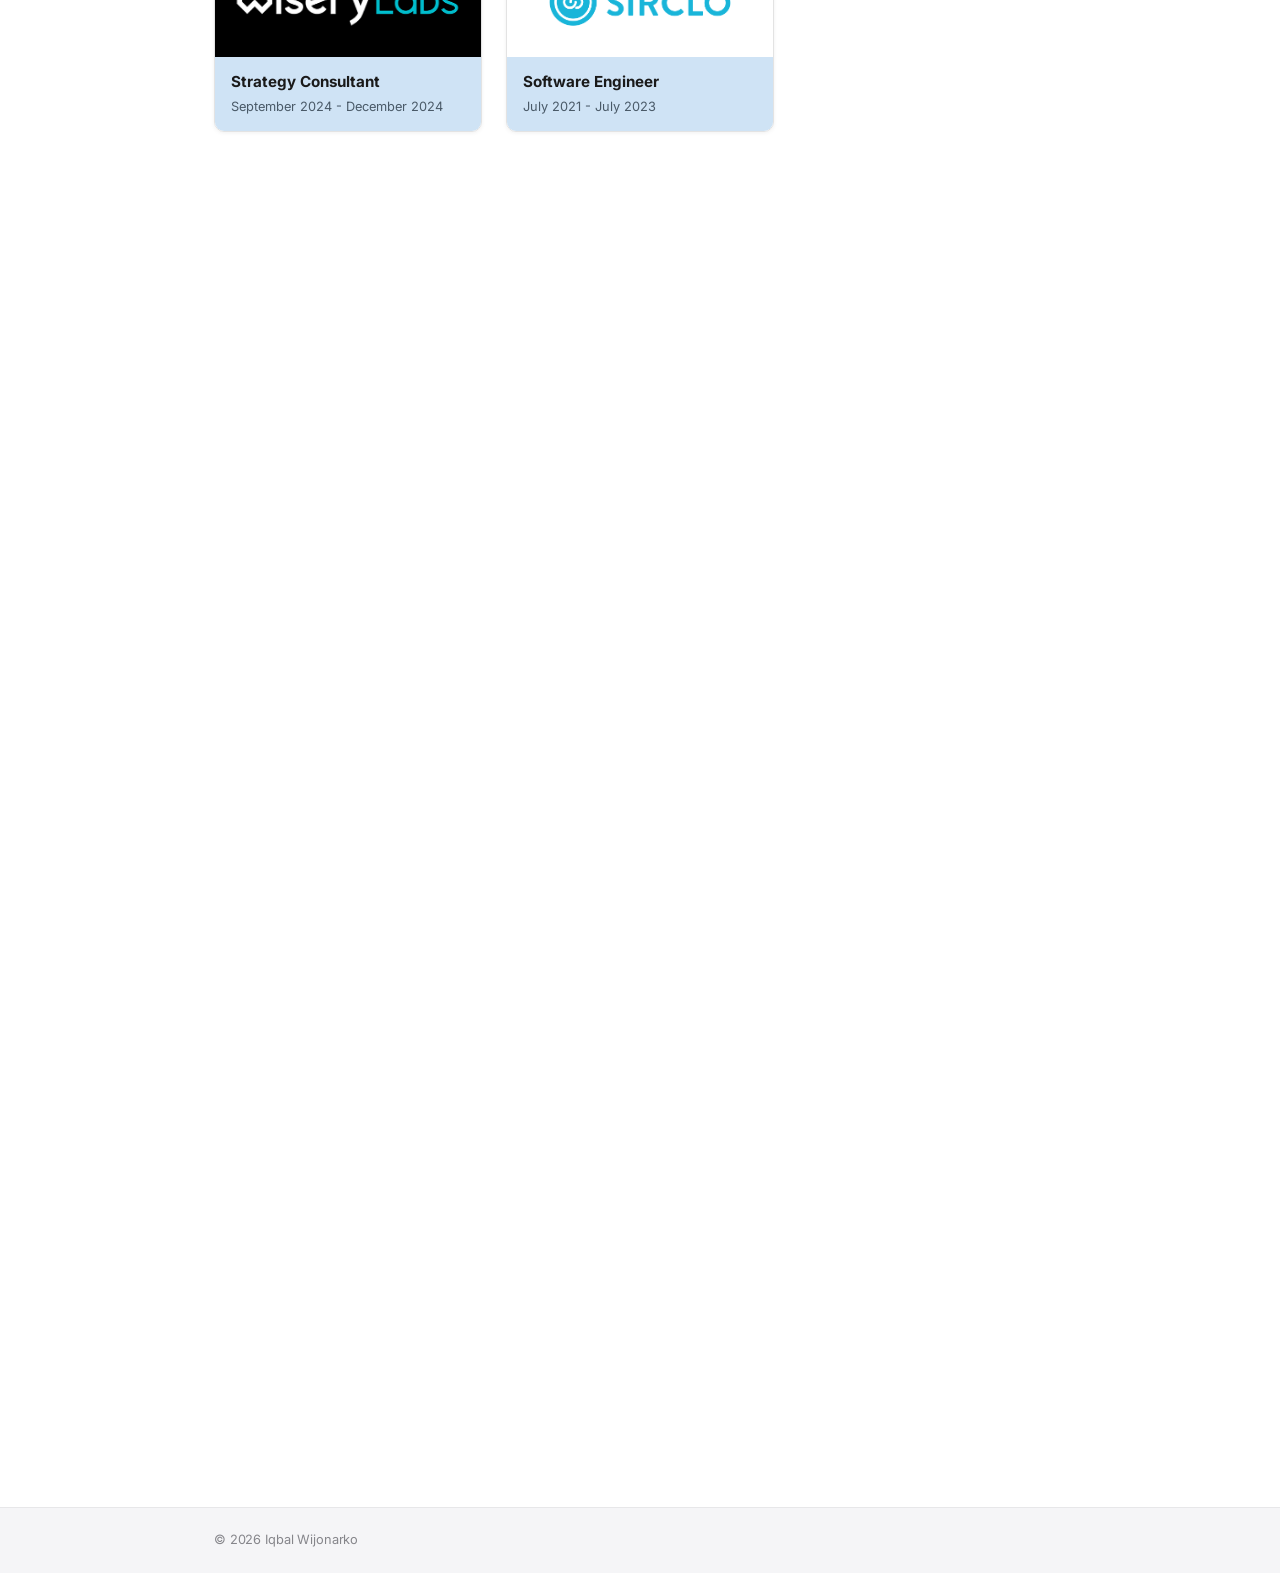
==== commit 969a287a: "Redesign "Off the clock" running section as a featured highlight Replace the earlier repeated big-nu" ====
--- a/index.html
+++ b/index.html
@@ -108,6 +108,31 @@
         </div>
         <p class="metrics-eyebrow" id="metrics-eyebrow" hidden></p>
         <div class="about-metrics" id="about-metrics"></div>
+
+        <!-- "On the run" — a featured achievement (not a second stats grid): one
+             hero number (the half marathon) plus two lighter supporting stats.
+             Reuses the numeral/rule/caption language of the metrics row so it
+             aligns, but the asymmetry marks it as its own, lighter group. Values
+             are static here (no-JS/SEO); script.js re-renders from content.json,
+             and the shared count-up animates them. -->
+        <p class="metrics-eyebrow" id="run-eyebrow">Off the clock</p>
+        <p class="run-sub" id="run-sub">Running is how I spend my free time.</p>
+        <div class="run" id="run">
+          <div class="run-hero">
+            <div class="metric-value run-hero-value">13.1</div>
+            <div class="metric-label">Miles at my farthest, my first half marathon</div>
+          </div>
+          <div class="run-aside">
+            <div class="run-stat">
+              <div class="metric-value run-stat-value">4</div>
+              <div class="metric-label">Races finished</div>
+            </div>
+            <div class="run-stat">
+              <div class="metric-value run-stat-value">100%</div>
+              <div class="metric-label">Finish rate</div>
+            </div>
+          </div>
+        </div>
       </section>
 
       <section id="experience" aria-label="Experience">
--- a/style.css
+++ b/style.css
@@ -169,6 +169,59 @@
   grid-template-columns: repeat(4, 1fr);
   gap: 32px;
   margin-top: 0;
+}
+
+/* "On the run" — a featured achievement, not a second stats grid. One hero
+   number (the half marathon) with two lighter supporting stats. Reuses the
+   numeral/rule/caption language of .about-metrics so it aligns, but the
+   asymmetry + lighter supporting rules mark it as its own, secondary group. */
+.run {
+  display: flex;
+  flex-wrap: wrap;
+  align-items: flex-start;
+  gap: 28px 56px;
+}
+
+/* Label + a short intro line that names the hobby (so the numbers read as
+   running stats). The whole header block is bounded by a single hairline under
+   the intro — a distinct line treatment vs the work row's per-item top rules,
+   and the numbers below sit rule-free. Scoped so the work label is unaffected. */
+#run-eyebrow {
+  margin-bottom: 8px;
+}
+
+.run-sub {
+  margin: 0 0 20px;
+  padding-bottom: 16px;
+  border-bottom: 1px solid rgba(0, 0, 0, 0.1);
+  font-size: 1.05rem;
+  line-height: 1.55;
+  color: #555;
+  max-width: 56ch;
+}
+
+.run-hero .metric-label {
+  max-width: 24ch;
+}
+
+/* Supporting stats (4, 100%): smaller numerals so they read as secondary to
+   the hero and to the work row. */
+.run-aside {
+  display: flex;
+  gap: 44px;
+}
+
+.run-stat .run-stat-value {
+  font-size: 1.6rem;
+}
+
+@media (max-width: 600px) {
+  .run {
+    gap: 24px 40px;
+  }
+  .run-aside {
+    gap: 32px;
+  }
 }
 
 .metric {
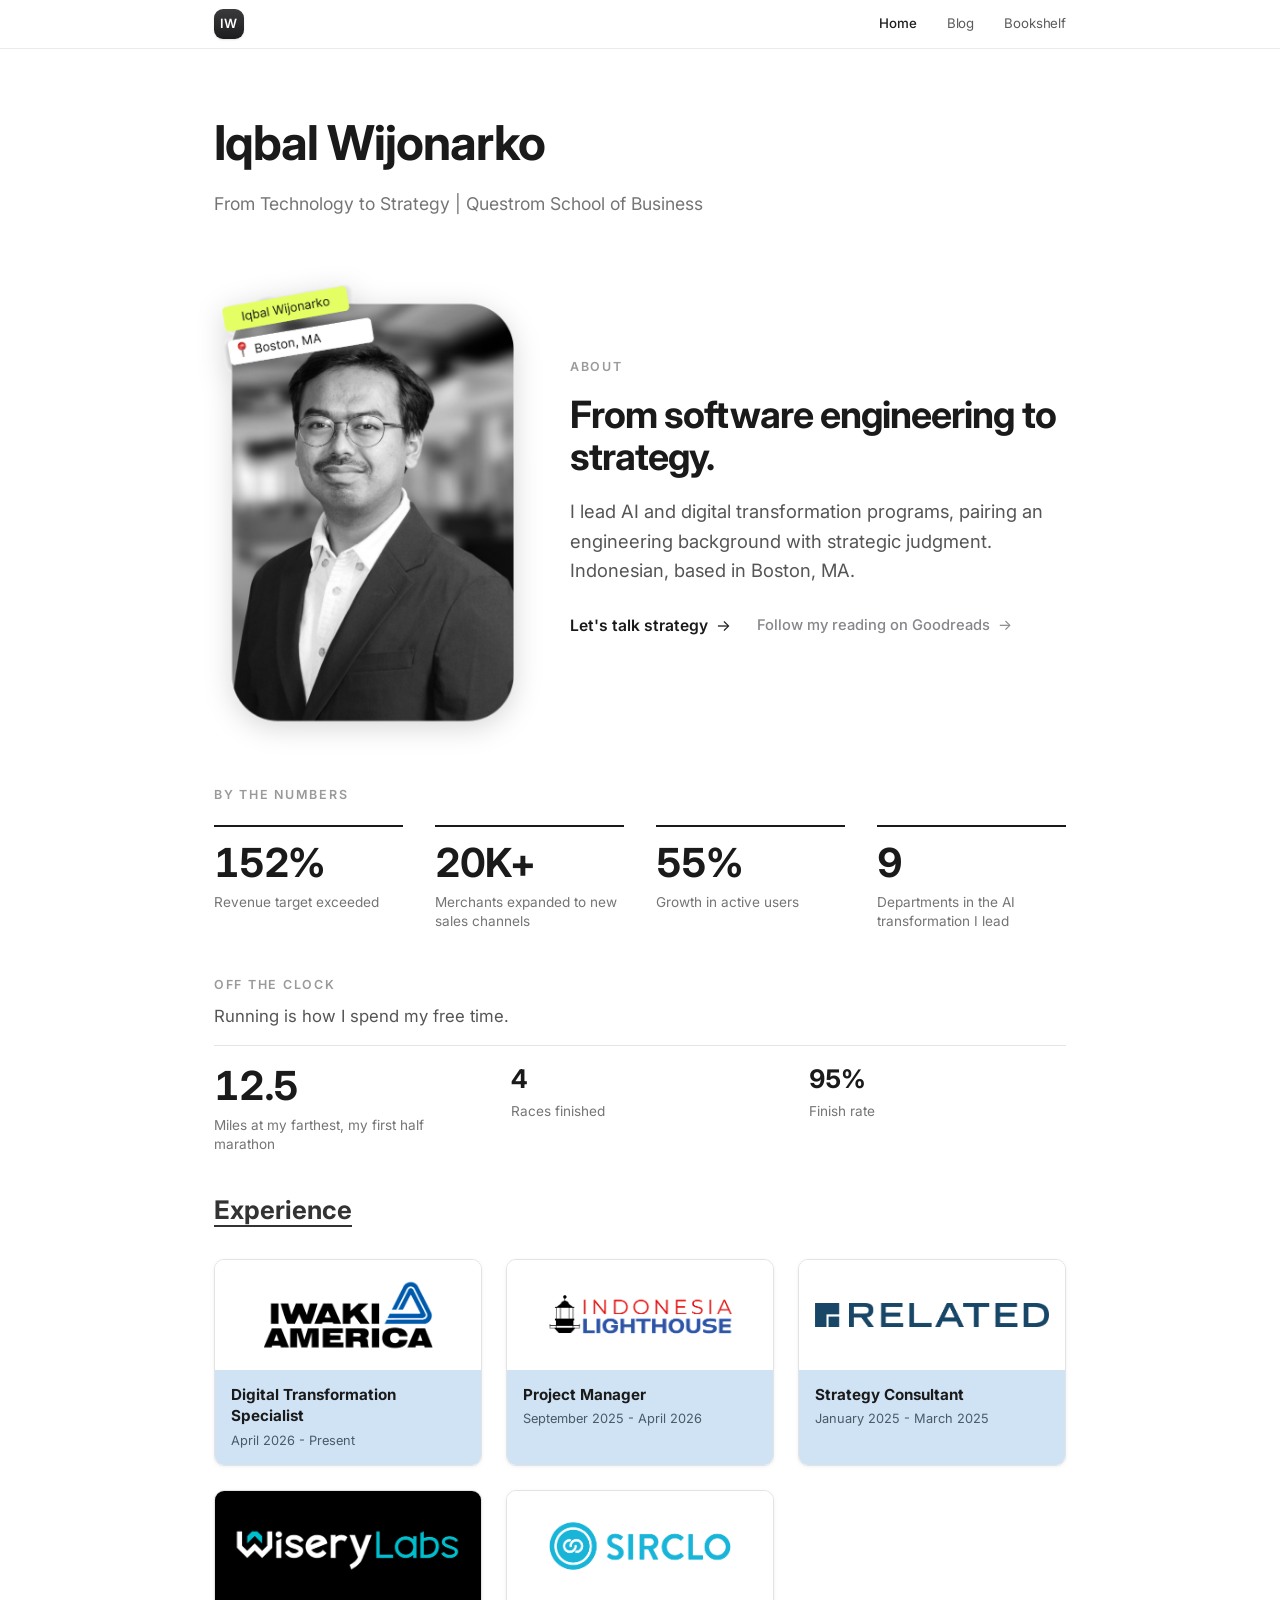
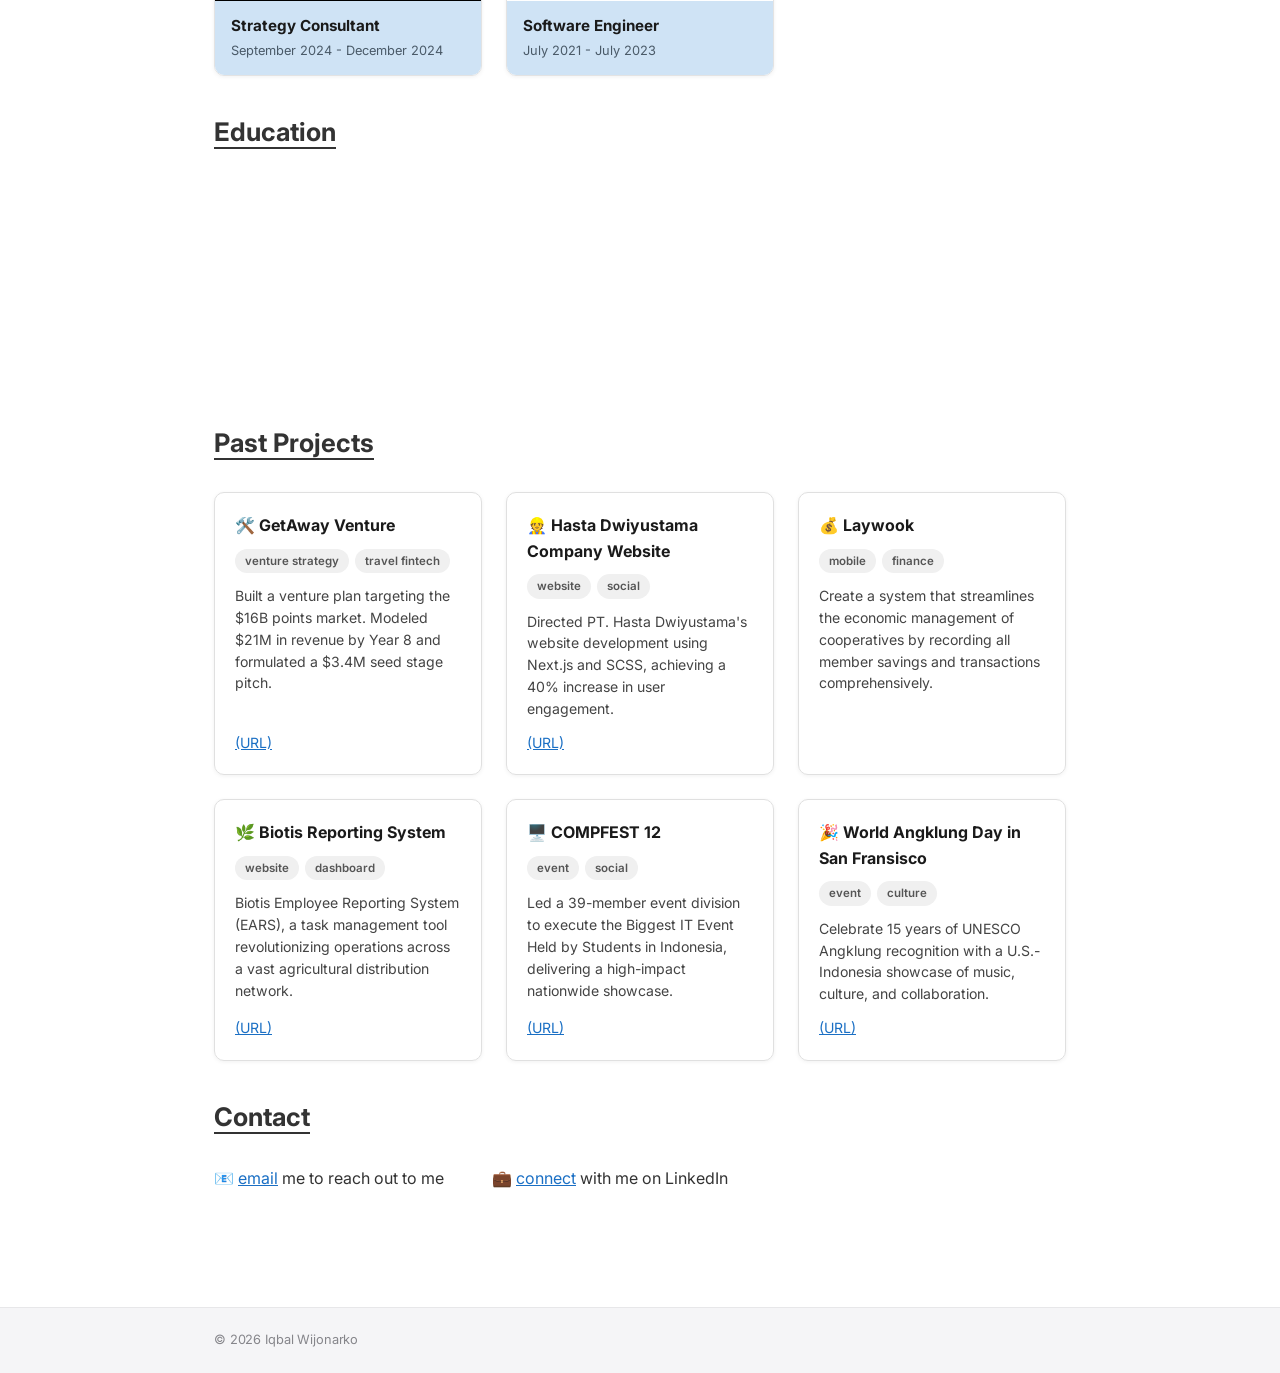
==== commit a91fcc16: "Polish running section spacing and layout - Distribute the three running stats across the full width" ====
--- a/index.html
+++ b/index.html
@@ -122,15 +122,13 @@
             <div class="metric-value run-hero-value">13.1</div>
             <div class="metric-label">Miles at my farthest, my first half marathon</div>
           </div>
-          <div class="run-aside">
-            <div class="run-stat">
-              <div class="metric-value run-stat-value">4</div>
-              <div class="metric-label">Races finished</div>
-            </div>
-            <div class="run-stat">
-              <div class="metric-value run-stat-value">100%</div>
-              <div class="metric-label">Finish rate</div>
-            </div>
+          <div class="run-stat">
+            <div class="metric-value run-stat-value">4</div>
+            <div class="metric-label">Races finished</div>
+          </div>
+          <div class="run-stat">
+            <div class="metric-value run-stat-value">100%</div>
+            <div class="metric-label">Finish rate</div>
           </div>
         </div>
       </section>
--- a/style.css
+++ b/style.css
@@ -49,7 +49,7 @@
 
 /* ===== Sections ===== */
 section {
-  margin-bottom: 72px;
+  margin-bottom: 36px;
 }
 
 .section-heading {
@@ -175,11 +175,14 @@
    number (the half marathon) with two lighter supporting stats. Reuses the
    numeral/rule/caption language of .about-metrics so it aligns, but the
    asymmetry + lighter supporting rules mark it as its own, secondary group. */
+/* Three even columns spanning the full width (like the work row) so the group
+   isn't left-heavy with empty space on the right. Hero stays dominant via its
+   larger numeral. */
 .run {
-  display: flex;
-  flex-wrap: wrap;
-  align-items: flex-start;
-  gap: 28px 56px;
+  display: grid;
+  grid-template-columns: repeat(3, 1fr);
+  gap: 24px 40px;
+  align-items: start;
 }
 
 /* Label + a short intro line that names the hobby (so the numbers read as
@@ -187,6 +190,7 @@
    the intro — a distinct line treatment vs the work row's per-item top rules,
    and the numbers below sit rule-free. Scoped so the work label is unaffected. */
 #run-eyebrow {
+  margin-top: 44px; /* tighter gap from the work section than the default 64px */
   margin-bottom: 8px;
 }
 
@@ -197,7 +201,8 @@
   font-size: 1.05rem;
   line-height: 1.55;
   color: #555;
-  max-width: 56ch;
+  /* full-width so the ruler spans the whole row (over all three stats),
+     while the short sentence simply stays left-aligned within it */
 }
 
 .run-hero .metric-label {
@@ -206,21 +211,19 @@
 
 /* Supporting stats (4, 100%): smaller numerals so they read as secondary to
    the hero and to the work row. */
-.run-aside {
-  display: flex;
-  gap: 44px;
-}
-
 .run-stat .run-stat-value {
   font-size: 1.6rem;
 }
 
 @media (max-width: 600px) {
+  /* Hero spans the top; the two stats split the row below, so the right side
+     stays filled on mobile too. */
   .run {
-    gap: 24px 40px;
-  }
-  .run-aside {
-    gap: 32px;
+    grid-template-columns: 1fr 1fr;
+    gap: 22px 28px;
+  }
+  .run-hero {
+    grid-column: 1 / -1;
   }
 }
 
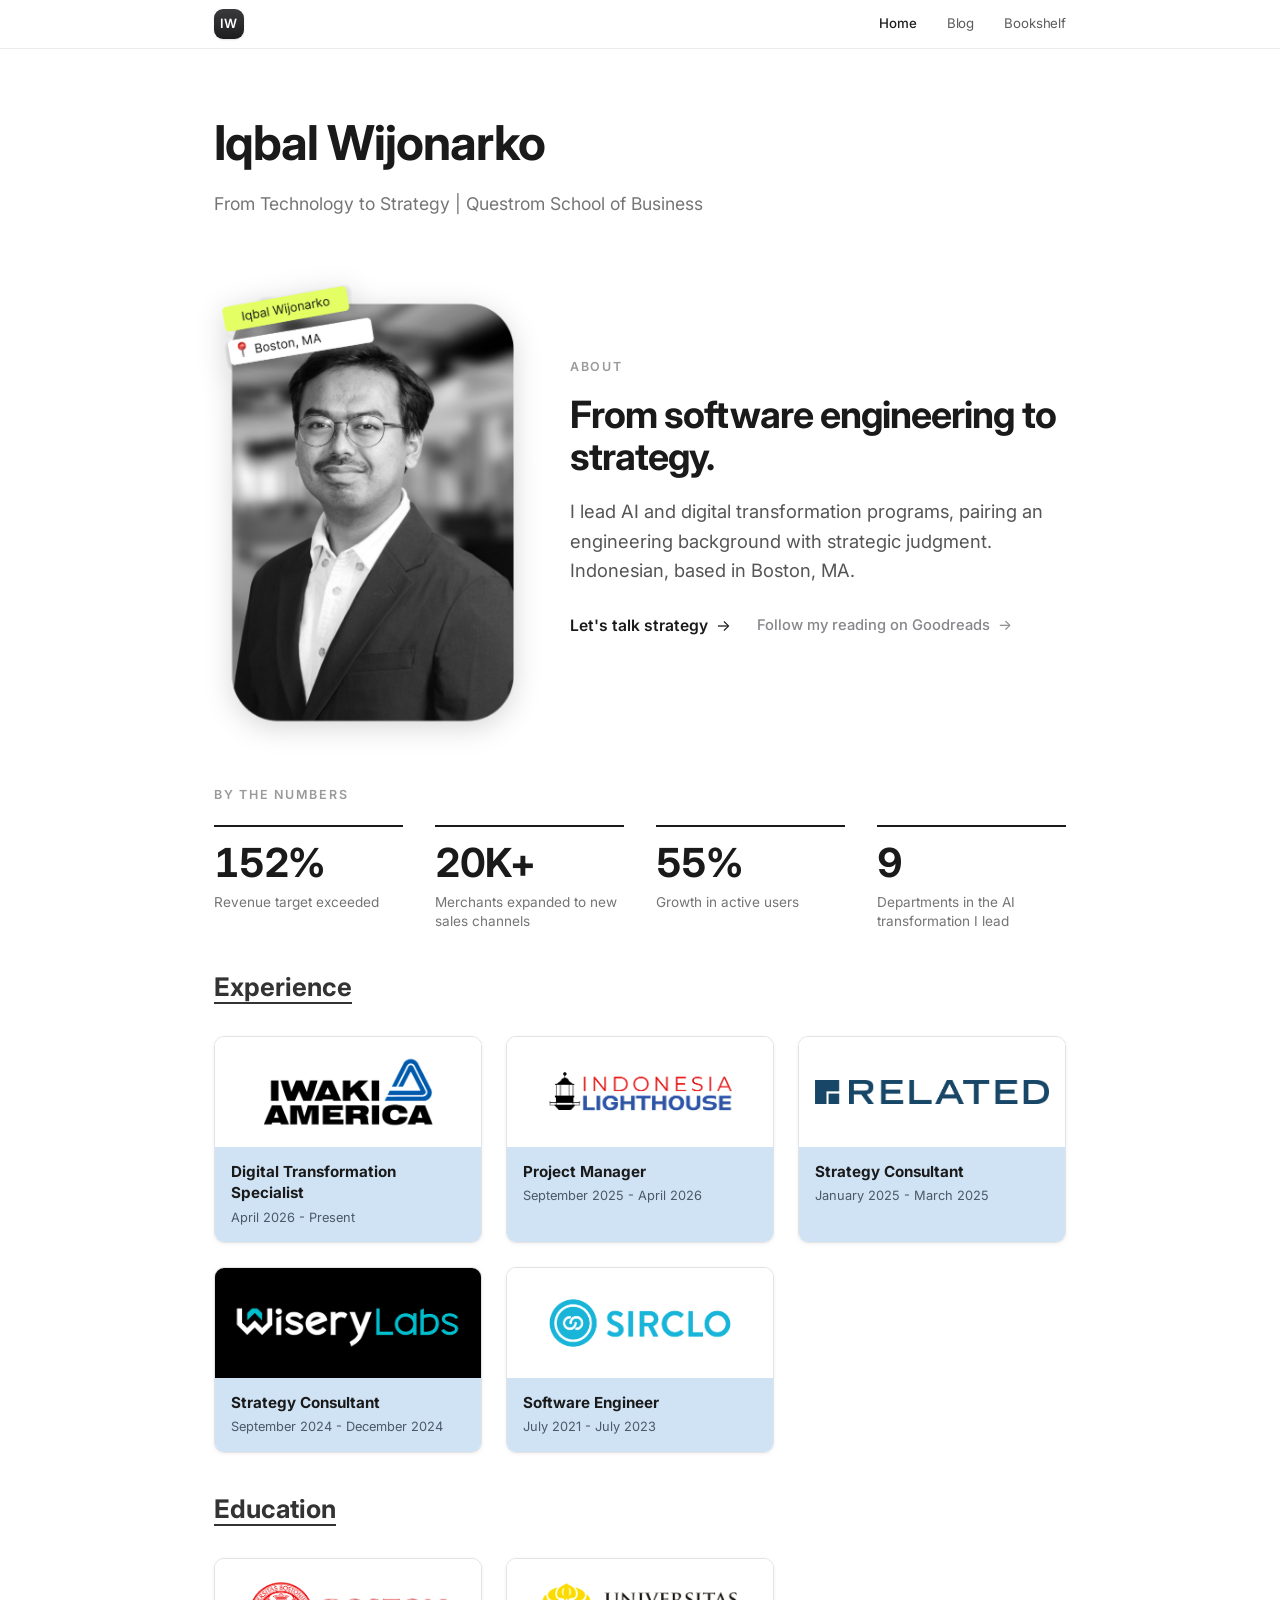
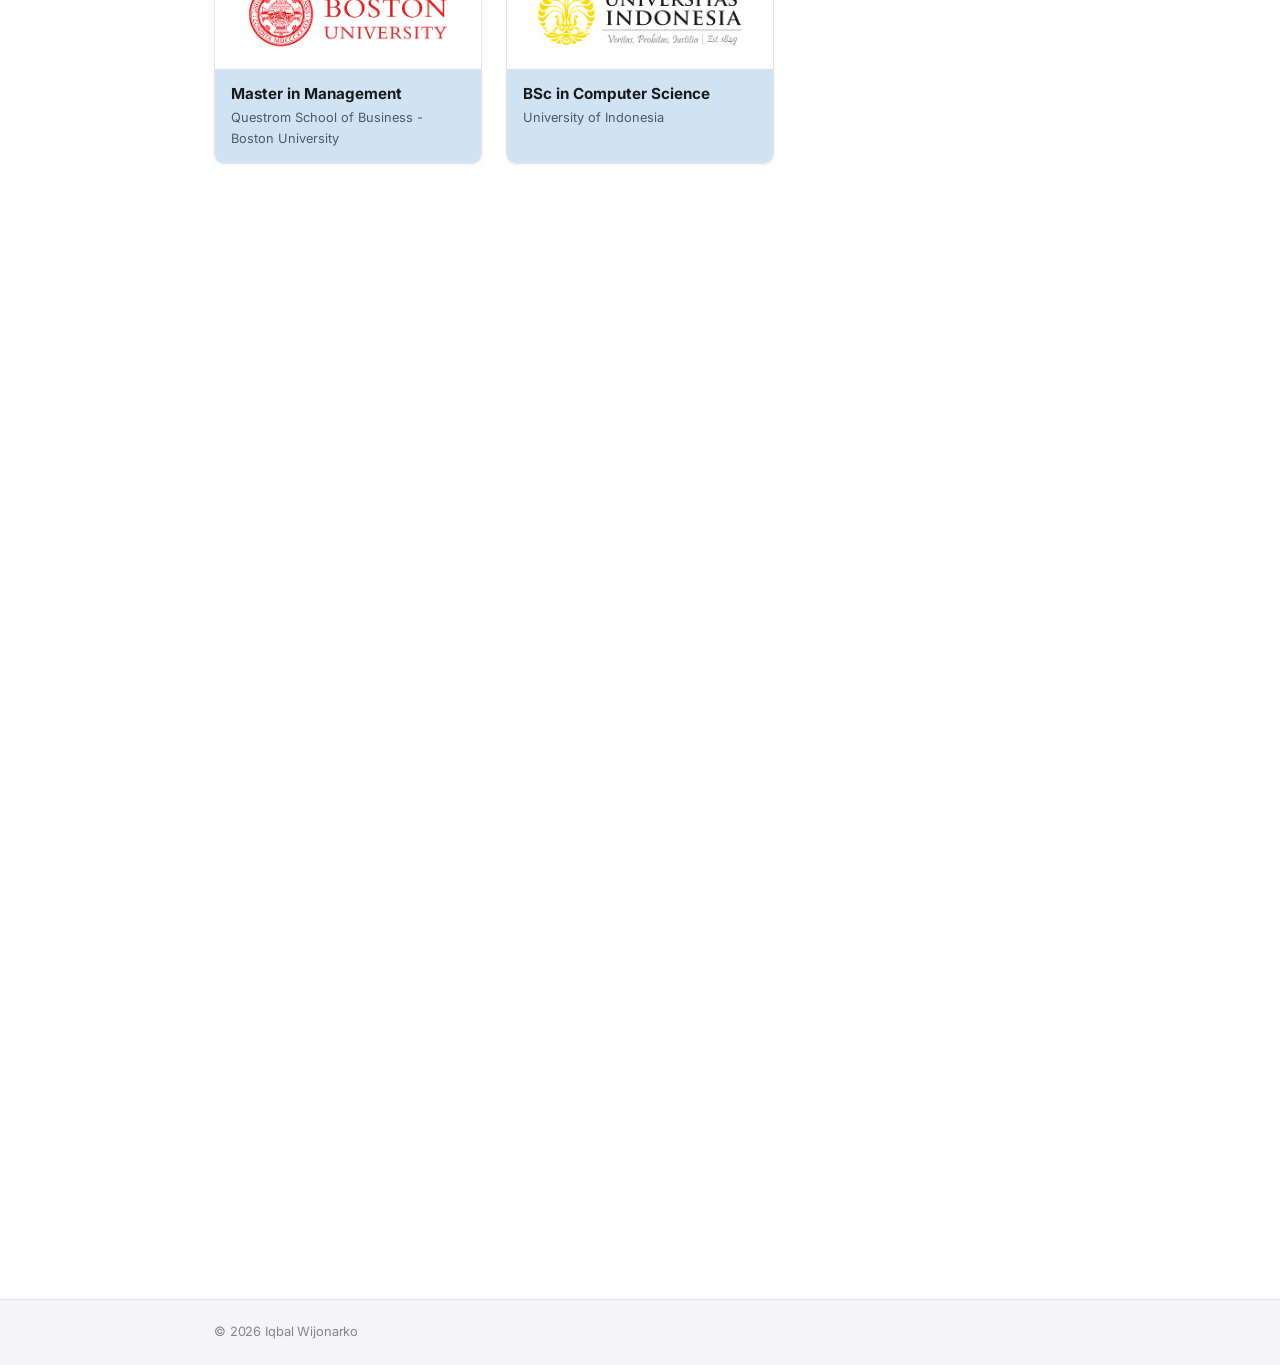
==== commit 1d0a4f40: "Move running section to a personal closer after Past Projects Relocate the "Off the clock" running b" ====
--- a/index.html
+++ b/index.html
@@ -108,13 +108,28 @@
         </div>
         <p class="metrics-eyebrow" id="metrics-eyebrow" hidden></p>
         <div class="about-metrics" id="about-metrics"></div>
+      </section>
 
-        <!-- "On the run" — a featured achievement (not a second stats grid): one
-             hero number (the half marathon) plus two lighter supporting stats.
-             Reuses the numeral/rule/caption language of the metrics row so it
-             aligns, but the asymmetry marks it as its own, lighter group. Values
-             are static here (no-JS/SEO); script.js re-renders from content.json,
-             and the shared count-up animates them. -->
+      <section id="experience" aria-label="Experience">
+        <h2 class="section-heading">Experience</h2>
+        <div class="card-grid" id="experience-grid"></div>
+      </section>
+
+      <section id="education" aria-label="Education">
+        <h2 class="section-heading">Education</h2>
+        <div class="card-grid" id="education-grid"></div>
+      </section>
+
+      <section id="projects" aria-label="Past Projects">
+        <h2 class="section-heading">Past Projects</h2>
+        <div class="card-grid" id="projects-grid"></div>
+      </section>
+
+      <!-- "Off the clock" — a personal closer after the professional sections:
+           the running hobby as a featured achievement (hero + two supporting
+           stats). Values are static here (no-JS/SEO); script.js re-renders them
+           from content.json and the shared count-up animates them. -->
+      <section id="running" aria-label="Off the clock">
         <p class="metrics-eyebrow" id="run-eyebrow">Off the clock</p>
         <p class="run-sub" id="run-sub">Running is how I spend my free time.</p>
         <div class="run" id="run">
@@ -131,21 +146,6 @@
             <div class="metric-label">Finish rate</div>
           </div>
         </div>
-      </section>
-
-      <section id="experience" aria-label="Experience">
-        <h2 class="section-heading">Experience</h2>
-        <div class="card-grid" id="experience-grid"></div>
-      </section>
-
-      <section id="education" aria-label="Education">
-        <h2 class="section-heading">Education</h2>
-        <div class="card-grid" id="education-grid"></div>
-      </section>
-
-      <section id="projects" aria-label="Past Projects">
-        <h2 class="section-heading">Past Projects</h2>
-        <div class="card-grid" id="projects-grid"></div>
       </section>
 
       <section id="contact" aria-label="Contact">
--- a/style.css
+++ b/style.css
@@ -190,7 +190,7 @@
    the intro — a distinct line treatment vs the work row's per-item top rules,
    and the numbers below sit rule-free. Scoped so the work label is unaffected. */
 #run-eyebrow {
-  margin-top: 44px; /* tighter gap from the work section than the default 64px */
+  margin-top: 0; /* now its own section — rely on the section gap above it */
   margin-bottom: 8px;
 }
 
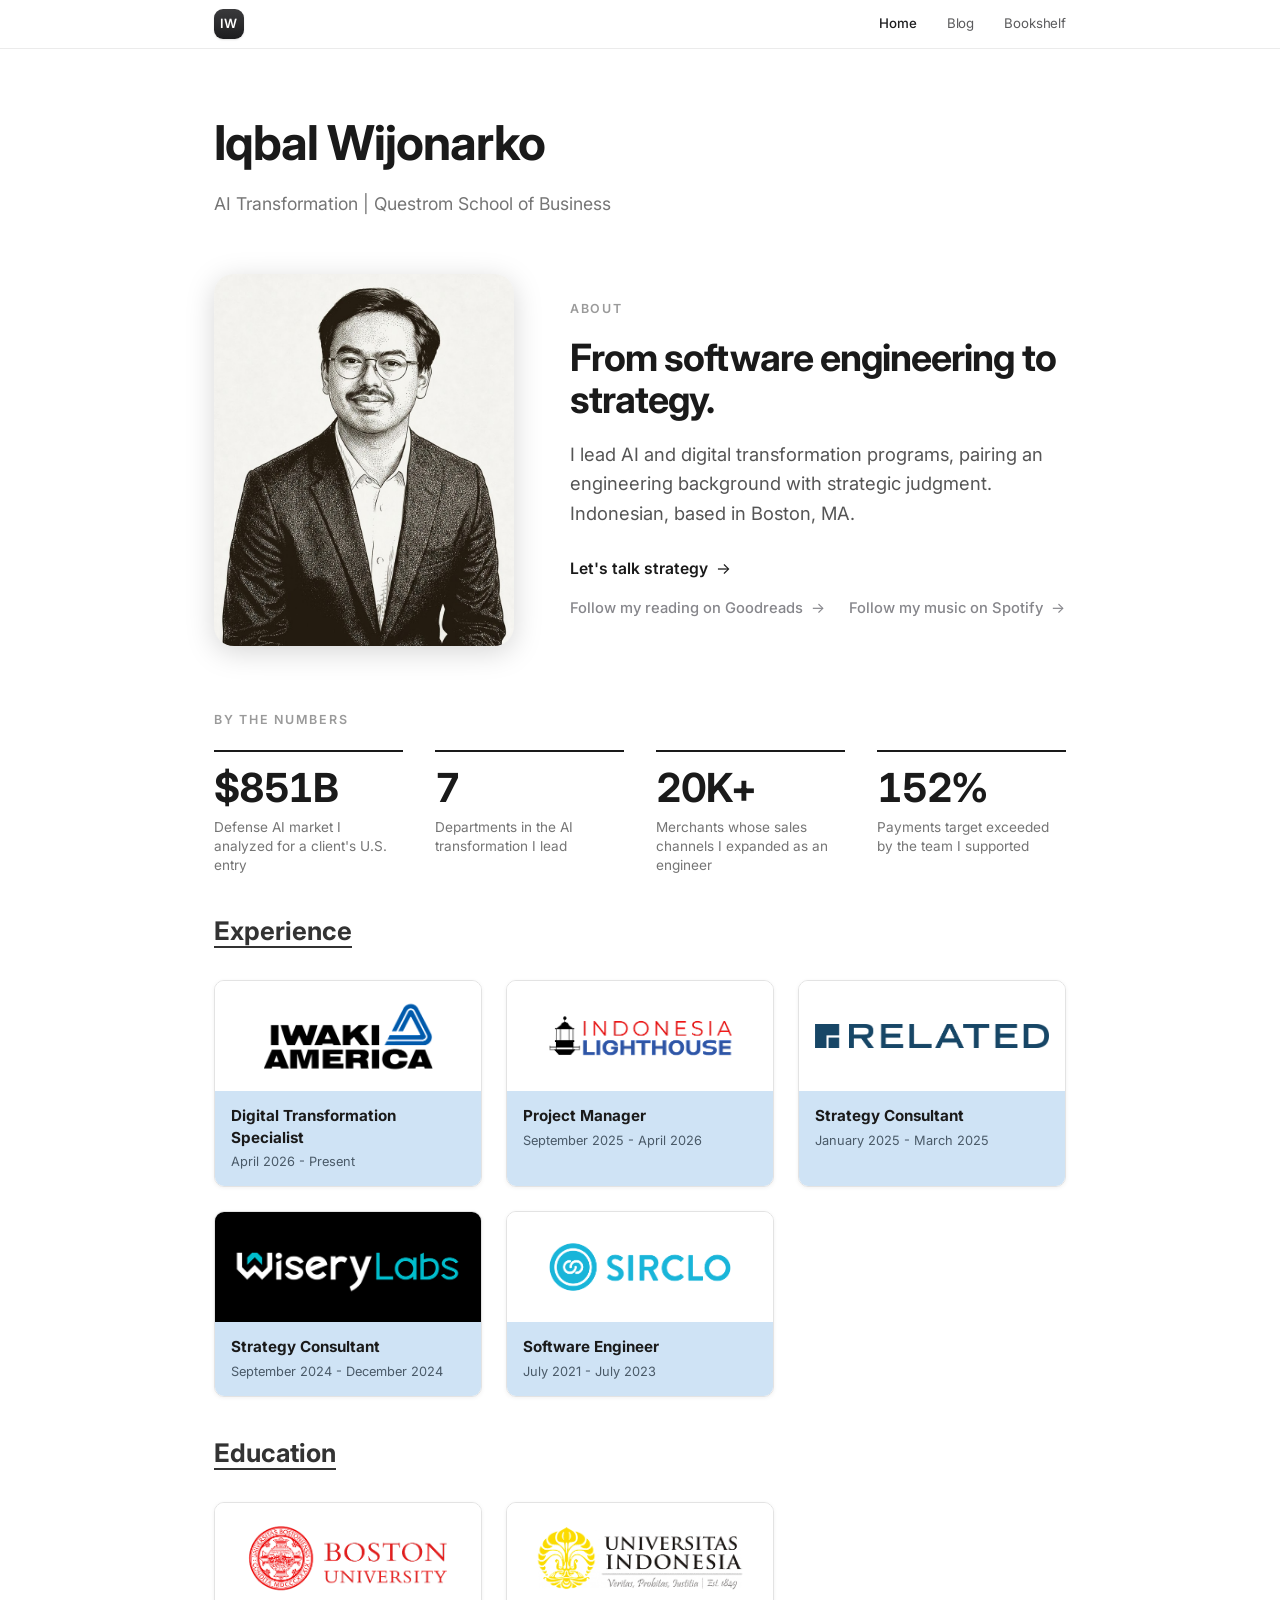
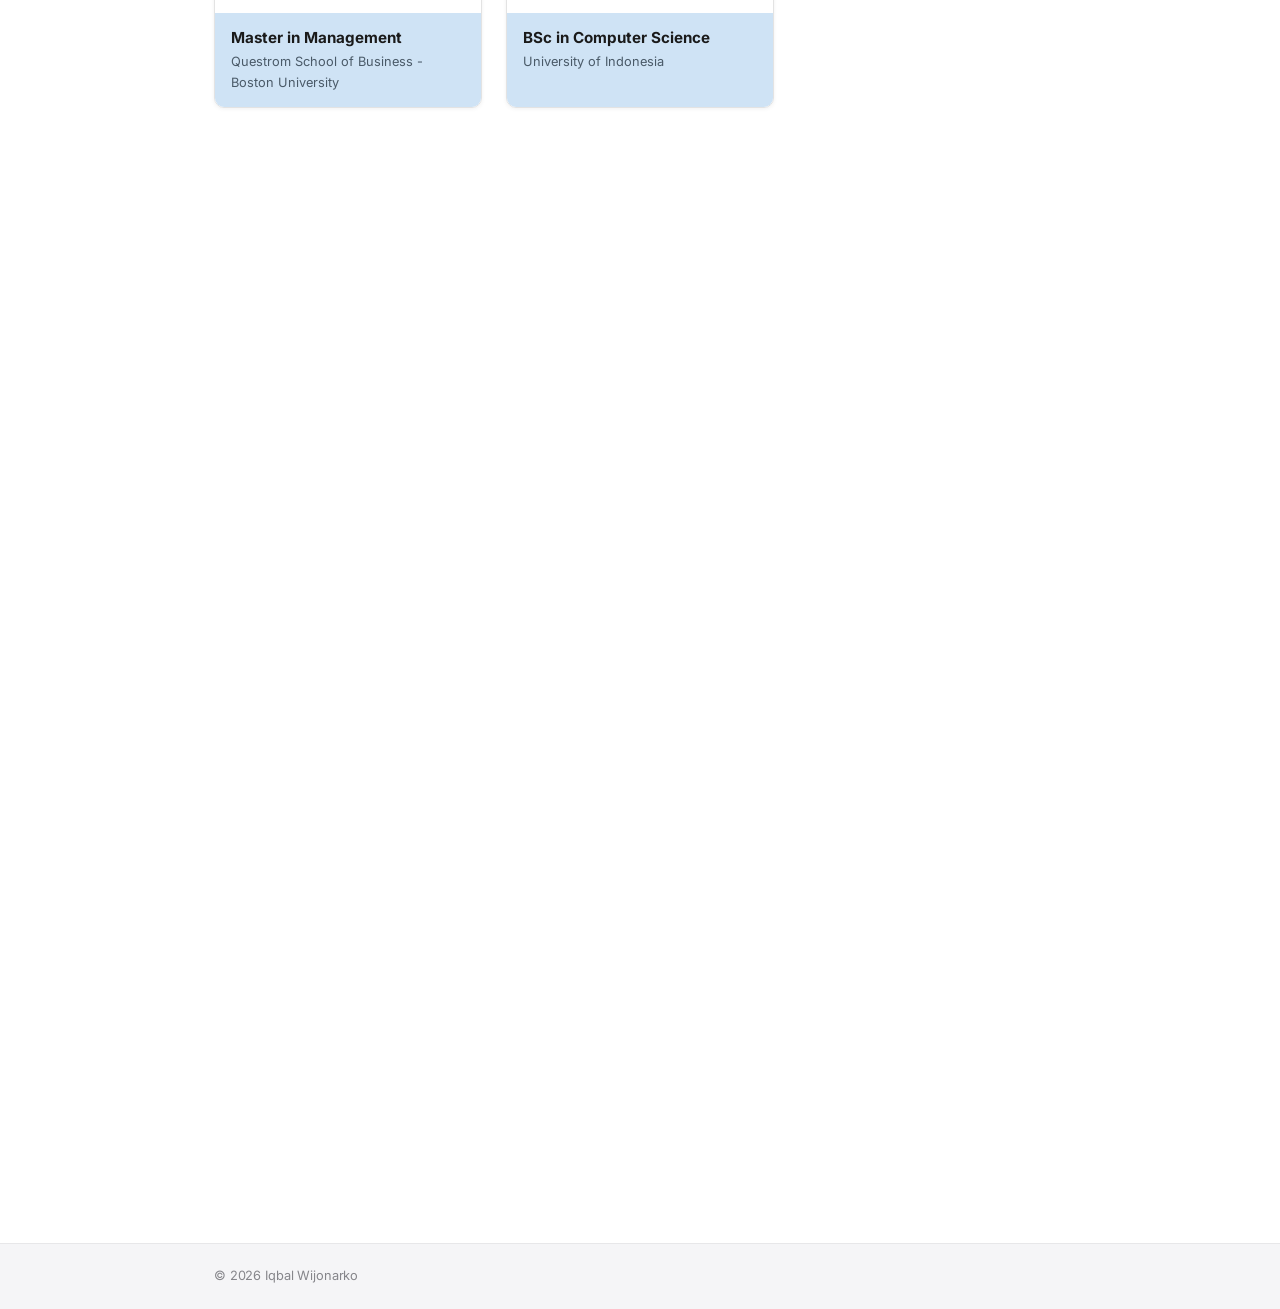
==== commit 79d127f2: "SEO: point Google/social thumbnails at the new portrait The photo swap only changed the rendered <im" ====
--- a/index.html
+++ b/index.html
@@ -12,10 +12,17 @@
   <meta property="og:url" content="https://iqbalwijonarko.com/">
   <meta property="og:title" content="Iqbal Wijonarko | From Technology to Strategy">
   <meta property="og:description" content="Digital Transformation Specialist at Iwaki America, Questrom (Boston University) MiM. Strategic problem solver bridging software engineering and business strategy, based in Boston, MA.">
-  <meta property="og:image" content="https://iqbalwijonarko.com/assets/iqbal_new.png">
-  <meta name="twitter:card" content="summary_large_image">
+  <!-- Preview/thumbnail image. Google picks Search & Discover thumbnails from
+       BOTH og:image and the schema.org markup below, so keep the two in sync.
+       og-iqbal.jpg is 1200x1200 (Google recommends >=1200px wide). -->
+  <meta property="og:image" content="https://iqbalwijonarko.com/assets/og-iqbal.jpg">
+  <meta property="og:image:width" content="1200">
+  <meta property="og:image:height" content="1200">
+  <meta property="og:image:alt" content="Portrait illustration of Iqbal Wijonarko">
+  <meta name="twitter:card" content="summary">
   <meta name="twitter:title" content="Iqbal Wijonarko | From Technology to Strategy">
-  <meta name="twitter:image" content="https://iqbalwijonarko.com/assets/iqbal_new.png">
+  <meta name="twitter:image" content="https://iqbalwijonarko.com/assets/og-iqbal.jpg">
+  <meta name="twitter:image:alt" content="Portrait illustration of Iqbal Wijonarko">
 
   <link rel="icon" type="image/svg+xml" href="favicon.svg">
 
@@ -39,14 +46,14 @@
         "url": "https://iqbalwijonarko.com/",
         "isPartOf": { "@id": "https://iqbalwijonarko.com/#website" },
         "dateCreated": "2026-07-21T00:00:00-04:00",
-        "dateModified": "2026-07-21T00:00:00-04:00",
+        "dateModified": "2026-09-04T00:00:00-04:00",
         "mainEntity": {
           "@type": "Person",
           "@id": "https://iqbalwijonarko.com/#person",
           "name": "Iqbal Wijonarko",
           "alternateName": ["Muhammad Iqbal Wijonarko", "iqbalwijonarko"],
           "url": "https://iqbalwijonarko.com/",
-          "image": "https://iqbalwijonarko.com/assets/iqbal_new.png",
+          "image": "https://iqbalwijonarko.com/assets/og-iqbal.jpg",
           "jobTitle": "Digital Transformation Specialist",
           "worksFor": { "@type": "Organization", "name": "Iwaki America" },
           "alumniOf": [
@@ -131,7 +138,7 @@
            from content.json and the shared count-up animates them. -->
       <section id="running" aria-label="Off the clock">
         <p class="metrics-eyebrow" id="run-eyebrow">Off the clock</p>
-        <p class="run-sub" id="run-sub">Running is how I spend my free time.</p>
+        <p class="run-sub" id="run-sub">Running is how I spend my free time 🏃‍♂️</p>
         <div class="run" id="run">
           <div class="run-hero">
             <div class="metric-value run-hero-value">13.1</div>
--- a/style.css
+++ b/style.css
@@ -12,12 +12,21 @@
   color: #333;
   background: #fff;
   -webkit-font-smoothing: antialiased;
+  /* Sticky footer: fill the viewport so the footer sits at the bottom even on
+     short pages (no white gap below it). */
+  min-height: 100vh;
+  min-height: 100dvh;
+  display: flex;
+  flex-direction: column;
 }
 
 .container {
   max-width: 900px;
   margin: 0 auto;
   padding: 56px 24px 80px;
+  /* grow to fill the viewport so the footer is pushed to the bottom */
+  flex: 1 0 auto;
+  width: 100%;
 }
 
 a {
@@ -78,6 +87,7 @@
   max-width: 300px;
   height: auto;
   display: block;
+  border-radius: 20px; /* rounded corners (the new photo isn't pre-rounded) */
   /* drop-shadow (not box-shadow) so the shadow follows the photo's actual
      shape, not the transparent rectangular padding baked into the PNG. */
   filter: drop-shadow(0 6px 14px rgba(0, 0, 0, 0.16));
@@ -116,10 +126,18 @@
 /* Primary + secondary calls to action, side by side (wrap on narrow widths). */
 .about-ctas {
   display: flex;
+  flex-direction: column;
+  align-items: flex-start;
+  gap: 16px;
+  margin-top: 28px;
+}
+
+/* The quieter "follow me" links sit together in a row below the primary CTA. */
+.about-follows {
+  display: flex;
   flex-wrap: wrap;
   align-items: center;
-  gap: 12px 26px;
-  margin-top: 28px;
+  gap: 10px 24px;
 }
 
 .about-cta {
@@ -271,6 +289,47 @@
   gap: 24px;
 }
 
+/* Carousel prev/next controls — only shown on mobile (see the ≤600px block),
+   where the grids become swipeable carousels. Apple-style circular buttons. */
+.carousel-nav {
+  display: none;
+}
+
+.carousel-btn {
+  width: 36px;
+  height: 36px;
+  padding: 0;
+  border: none;
+  border-radius: 50%;
+  background: rgba(210, 210, 215, 0.72);
+  color: rgba(0, 0, 0, 0.56);
+  display: inline-flex;
+  align-items: center;
+  justify-content: center;
+  cursor: pointer;
+  -webkit-tap-highlight-color: transparent;
+  transition: background 0.2s ease, color 0.2s ease, opacity 0.2s ease;
+}
+
+.carousel-btn:hover {
+  background: rgba(210, 210, 215, 1);
+  color: rgba(0, 0, 0, 0.72);
+}
+
+.carousel-btn:active {
+  background: rgba(190, 190, 196, 1);
+}
+
+.carousel-btn:disabled {
+  opacity: 0.42;
+  cursor: default;
+}
+
+.carousel-btn svg {
+  width: 20px;
+  height: 20px;
+}
+
 /* Experience & Education cards */
 .exp-card {
   border: 1px solid #e3e3e3;
@@ -422,6 +481,7 @@
      a shorter, smaller portrait: keep the face + stickers (anchored to the
      top), trim the lower torso, and re-round the corners via CSS since the
      baked-in rounding is lost once the image is cover-cropped. */
+  /* Mobile: a shorter, rounded crop of the (already tightly-trimmed) portrait. */
   .about-photo img {
     margin-left: auto;
     margin-right: auto;
@@ -429,7 +489,7 @@
     max-width: 210px;
     height: 230px;
     object-fit: cover;
-    object-position: top center;
+    object-position: center 25%;
     border-radius: 22px;
   }
 
@@ -451,8 +511,40 @@
 }
 
 @media (max-width: 600px) {
+  /* Experience / Education / Projects become an Apple-style horizontal snap
+     carousel on phones: full-bleed edge-to-edge, swipeable, one card in focus
+     per snap with the next card peeking. No scrollbar; the peek is the cue. */
   .card-grid {
-    grid-template-columns: 1fr;
+    display: flex;
+    grid-template-columns: none;
+    gap: 14px;
+    overflow-x: auto;
+    scroll-snap-type: x mandatory;
+    -webkit-overflow-scrolling: touch;
+    scrollbar-width: none;
+    /* bleed to the screen edges, then re-pad so the first card lines up under
+       the section heading and there's room for card shadow + hover lift */
+    margin: 0 -26px;
+    padding: 6px 26px 16px;
+    scroll-padding-left: 26px;
+  }
+
+  .card-grid::-webkit-scrollbar {
+    display: none;
+  }
+
+  .card-grid > * {
+    flex: 0 0 80%;
+    scroll-snap-align: start;
+    scroll-snap-stop: always;
+  }
+
+  /* Show the prev/next controls, right-aligned under the carousel */
+  .carousel-nav {
+    display: flex;
+    justify-content: flex-end;
+    gap: 16px;
+    margin-top: 16px;
   }
 
   .container {
@@ -560,10 +652,12 @@
   font-weight: 500;
 }
 
+
 /* ===== Footer ===== */
 .site-footer {
   background: #f5f5f7;
   border-top: 1px solid rgba(0, 0, 0, 0.06);
+  flex-shrink: 0;
 }
 
 .footer-inner {
@@ -637,6 +731,60 @@
   display: block;
 }
 
+/* ===== Mobile: nav floats as a rounded frosted bar at the bottom =====
+   Same glass treatment as the desktop bar, detached from the edges and
+   rounded like an iOS tab bar. Sits clear of the home indicator, and the
+   back-to-top button is lifted to stack directly above it (right edges
+   aligned) so the two never collide. Declared after .to-top so these
+   position overrides win the cascade. */
+@media (max-width: 600px) {
+  .site-nav {
+    position: fixed;
+    top: auto;
+    left: 16px;
+    right: 16px;
+    bottom: calc(28px + env(safe-area-inset-bottom, 0px));
+    border-bottom: none;
+    border: 1px solid rgba(0, 0, 0, 0.07);
+    border-radius: 24px;
+    box-shadow: 0 6px 24px rgba(0, 0, 0, 0.13);
+    overflow: hidden; /* keeps the blur inside the rounded corners */
+  }
+
+  .nav-inner {
+    padding: 0 18px;
+    height: 52px;
+  }
+
+  /* On mobile the floating nav is the bottom chrome, so the gray footer band
+     is redundant and looks stranded when the sticky-footer pushes it up. Drop
+     the band and show just a small centered copyright line, sitting clear
+     above the nav. The footer's own bottom padding provides the clearance the
+     body padding used to — so nothing (footer or scrolled content) hides
+     behind the floating bar. */
+  .site-footer {
+    background: transparent;
+    border-top: none;
+  }
+
+  .footer-inner {
+    justify-content: center;
+    padding-top: 10px;
+    padding-bottom: calc(96px + env(safe-area-inset-bottom, 0px));
+  }
+
+  .footer-copy {
+    color: #9a9a9a;
+    font-size: 0.82rem;
+  }
+
+  /* Stack the back-to-top button above the bar, right edges flush with it */
+  .to-top {
+    right: 16px;
+    bottom: calc(94px + env(safe-area-inset-bottom, 0px));
+  }
+}
+
 /* ===== Blog listing ===== */
 .container--narrow {
   max-width: 720px;
@@ -789,6 +937,110 @@
 
 .post-empty {
   color: #777;
+}
+
+/* ===== Blog work-in-progress gate =====
+   Placeholder posts are blurred behind a frosted "coming soon" card (same glass
+   treatment as the nav). Remove .is-wip from .posts-region to go live. */
+.posts-region {
+  position: relative;
+}
+
+.posts-region.is-wip .posts-inner {
+  filter: blur(7px);
+  opacity: 0.55;
+  pointer-events: none;
+  user-select: none;
+  transform: scale(0.99);
+}
+
+.posts-region:not(.is-wip) .wip-overlay {
+  display: none;
+}
+
+.wip-overlay {
+  /* Fixed + centered so the card always sits in the middle of the screen
+     (between the nav and footer) regardless of viewport size or how tall the
+     blurred list behind it is. z-index below the nav (100) and to-top (200)
+     so those stay on top; pointer-events none so it never blocks the page. */
+  position: fixed;
+  inset: 0;
+  z-index: 50;
+  display: flex;
+  align-items: center;
+  justify-content: center;
+  padding: 24px;
+  pointer-events: none;
+}
+
+.wip-card {
+  width: 100%;
+  max-width: 360px;
+  text-align: center;
+  padding: 40px 40px 44px;
+  border-radius: 24px;
+  background: rgba(255, 255, 255, 0.72);
+  backdrop-filter: saturate(180%) blur(20px);
+  -webkit-backdrop-filter: saturate(180%) blur(20px);
+  border: 1px solid rgba(0, 0, 0, 0.07);
+  box-shadow: 0 12px 40px rgba(0, 0, 0, 0.12);
+}
+
+.wip-badge {
+  display: inline-block;
+  margin-bottom: 18px;
+  padding: 6px 14px;
+  border-radius: 999px;
+  background: rgba(0, 0, 0, 0.05);
+  color: #6e6e73;
+  font-size: 0.74rem;
+  font-weight: 600;
+  letter-spacing: 0.02em;
+}
+
+.wip-title {
+  font-size: 1.9rem;
+  font-weight: 700;
+  letter-spacing: -0.02em;
+  color: #1d1d1f;
+  margin-bottom: 10px;
+}
+
+.wip-text {
+  color: #6e6e73;
+  font-size: 1rem;
+  line-height: 1.5;
+}
+
+@media (prefers-reduced-motion: reduce) {
+  .posts-region.is-wip .posts-inner {
+    transform: none;
+  }
+}
+
+/* While the WIP gate is up, lock the page to the viewport so it reads as a
+   splash screen — no scrolling on mobile or desktop. Tied to .is-wip via
+   :has(), so removing that flag to go live also restores scrolling. */
+html:has(.posts-region.is-wip) {
+  overflow: hidden;
+}
+
+body:has(.posts-region.is-wip) {
+  height: 100vh;
+  height: 100dvh;
+  overflow: hidden;
+}
+
+/* Clip the tall blurred teaser instead of letting it grow the page, so the
+   footer stays put and nothing scrolls. A gradient mask fades the teaser out
+   toward the bottom so it dissolves smoothly instead of ending in a hard,
+   ugly clipped edge. */
+body:has(.posts-region.is-wip) .container {
+  flex: 1 1 auto;
+  min-height: 0;
+  overflow: hidden;
+  -webkit-mask-image: linear-gradient(to bottom, #000 62%, transparent 94%);
+  mask-image: linear-gradient(to bottom, #000 62%, transparent 94%);
 }
 
 /* ===== Bookshelf ===== */
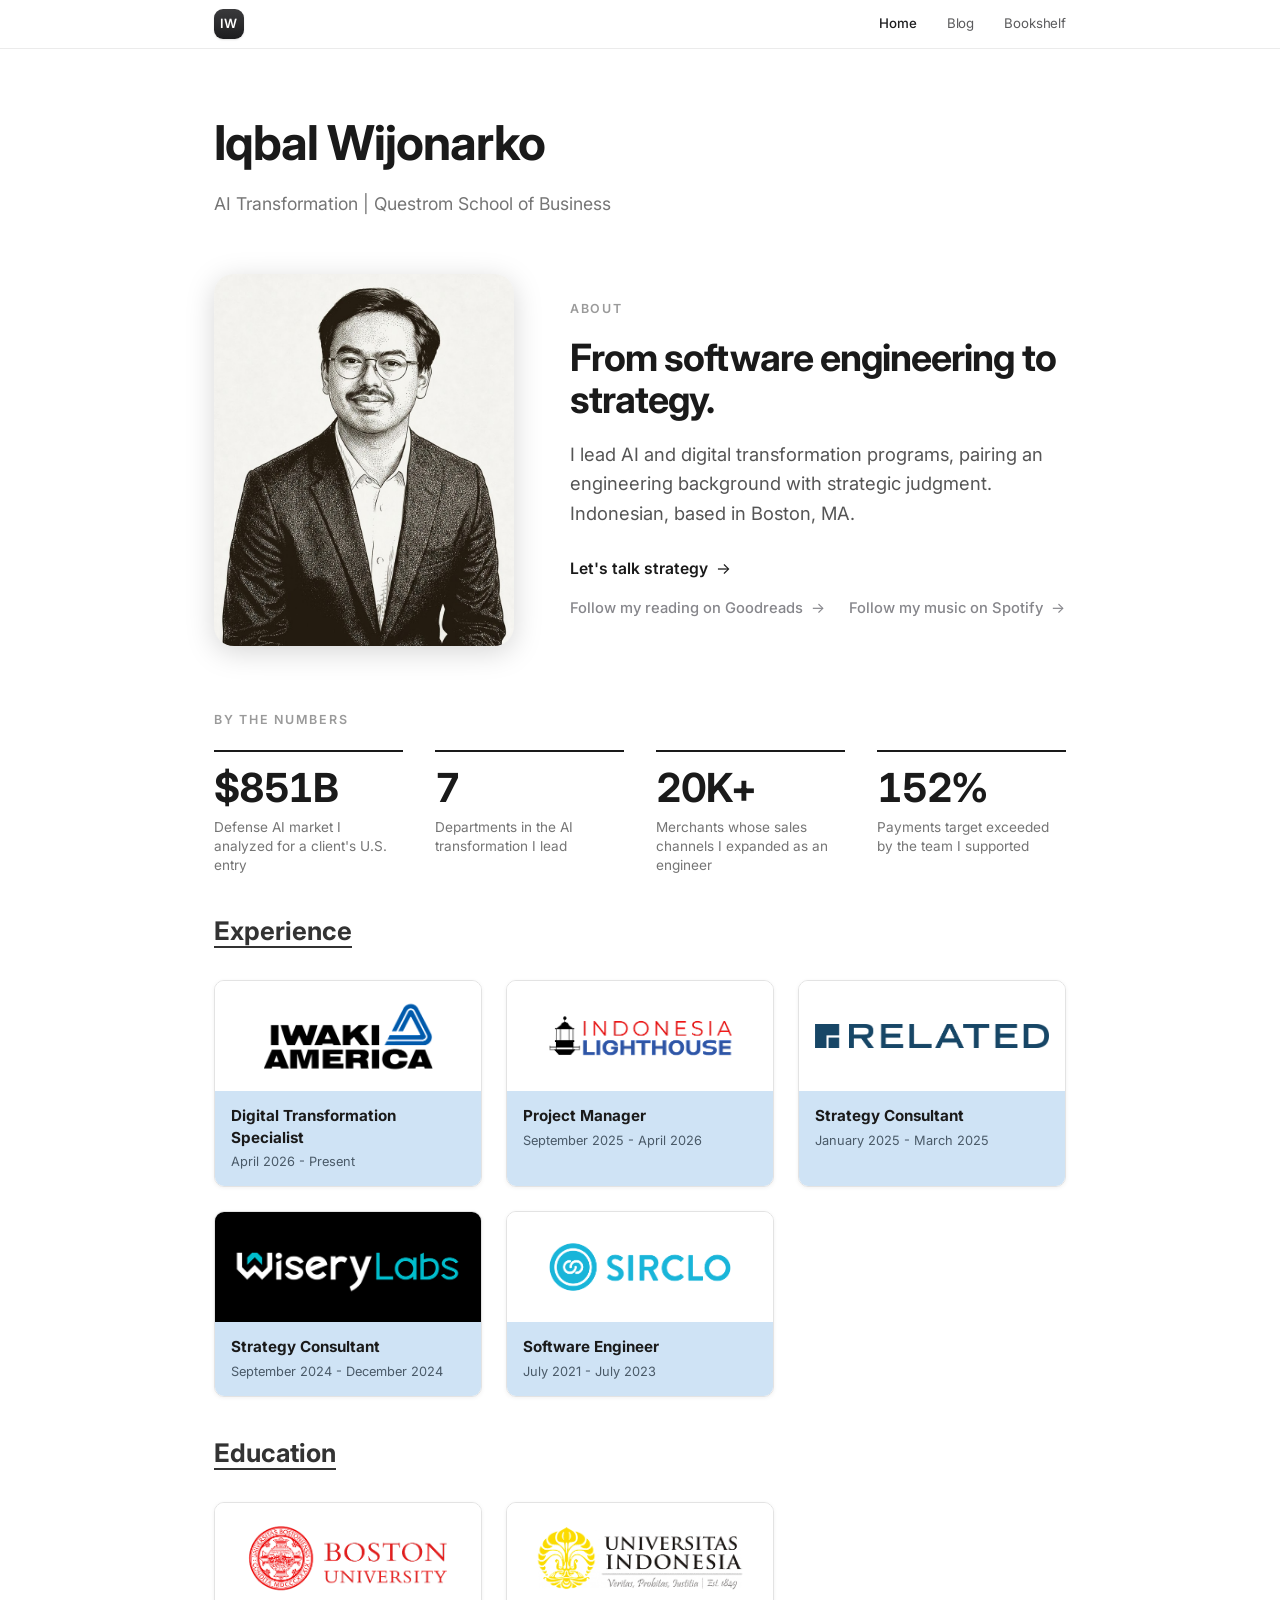
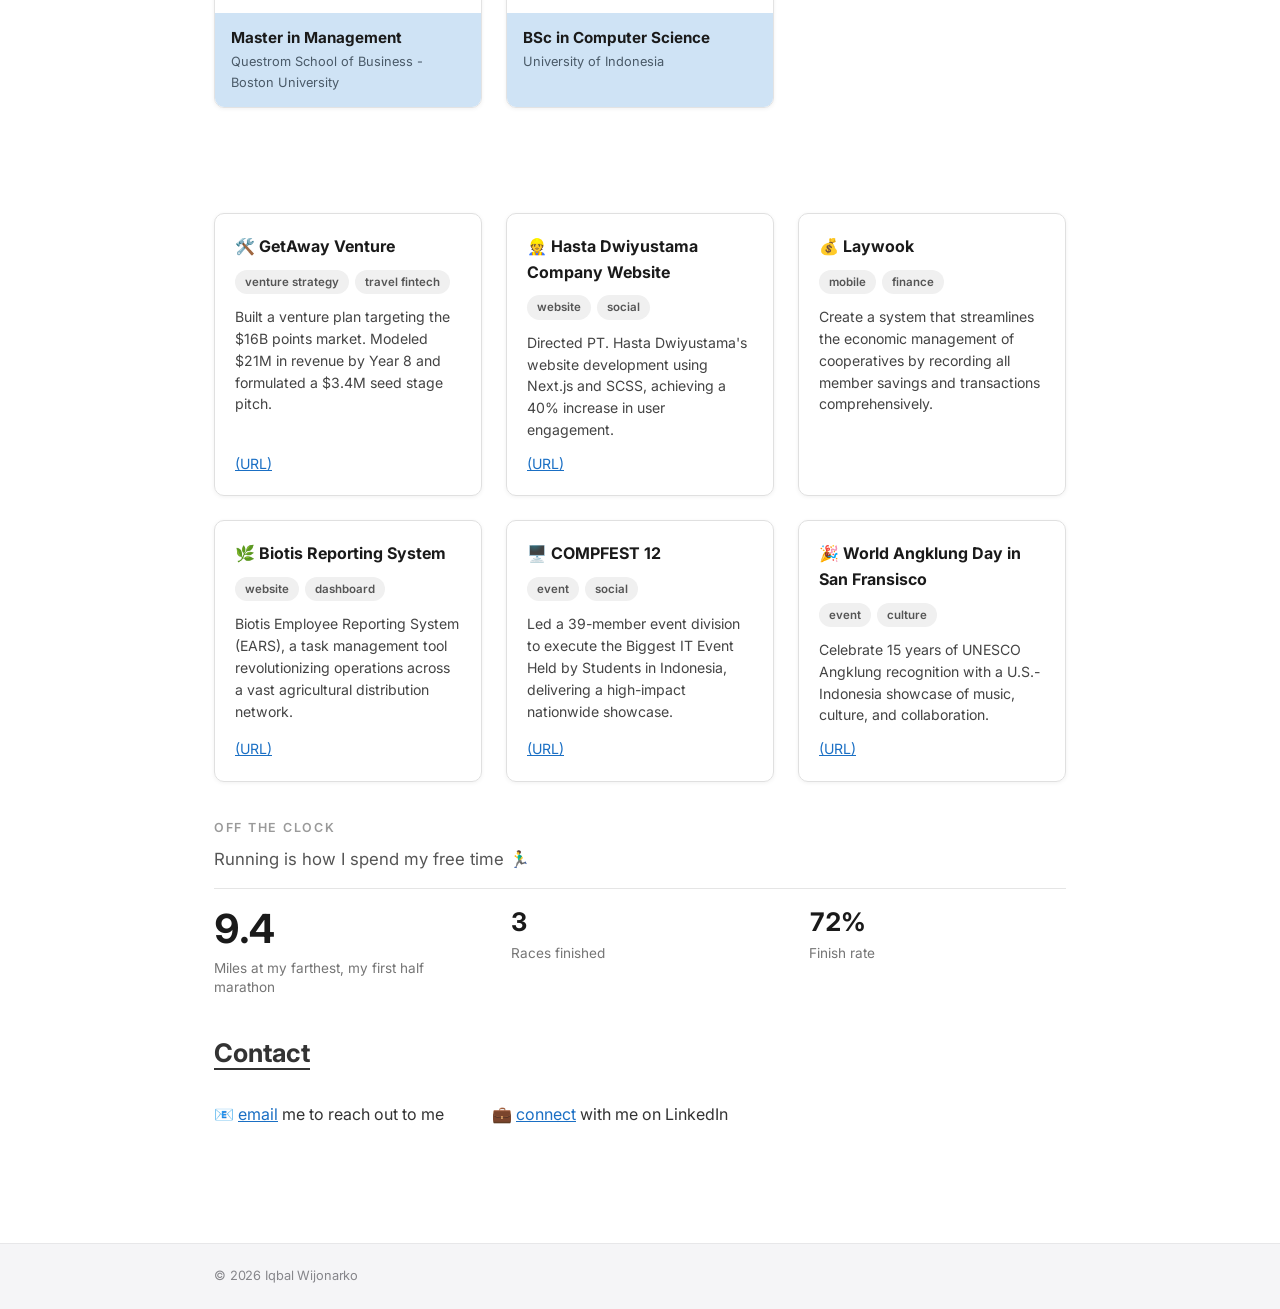
==== commit f3cba286: "SEO: allow full-size image previews (max-image-preview:large) Without a max-image-preview directive " ====
--- a/index.html
+++ b/index.html
@@ -6,6 +6,9 @@
   <title>Iqbal Wijonarko | From Technology to Strategy</title>
   <meta name="description" content="Iqbal Wijonarko — Digital Transformation Specialist at Iwaki America and Questrom (Boston University) MiM. Strategic problem solver bridging software engineering and business strategy, based in Boston, MA.">
   <meta name="author" content="Iqbal Wijonarko">
+  <!-- Without max-image-preview, Google caps the preview at a small thumbnail.
+       "large" permits a full-size image preview (and is required for Discover). -->
+  <meta name="robots" content="index, follow, max-image-preview:large">
   <link rel="canonical" href="https://iqbalwijonarko.com/">
 
   <meta property="og:type" content="profile">
